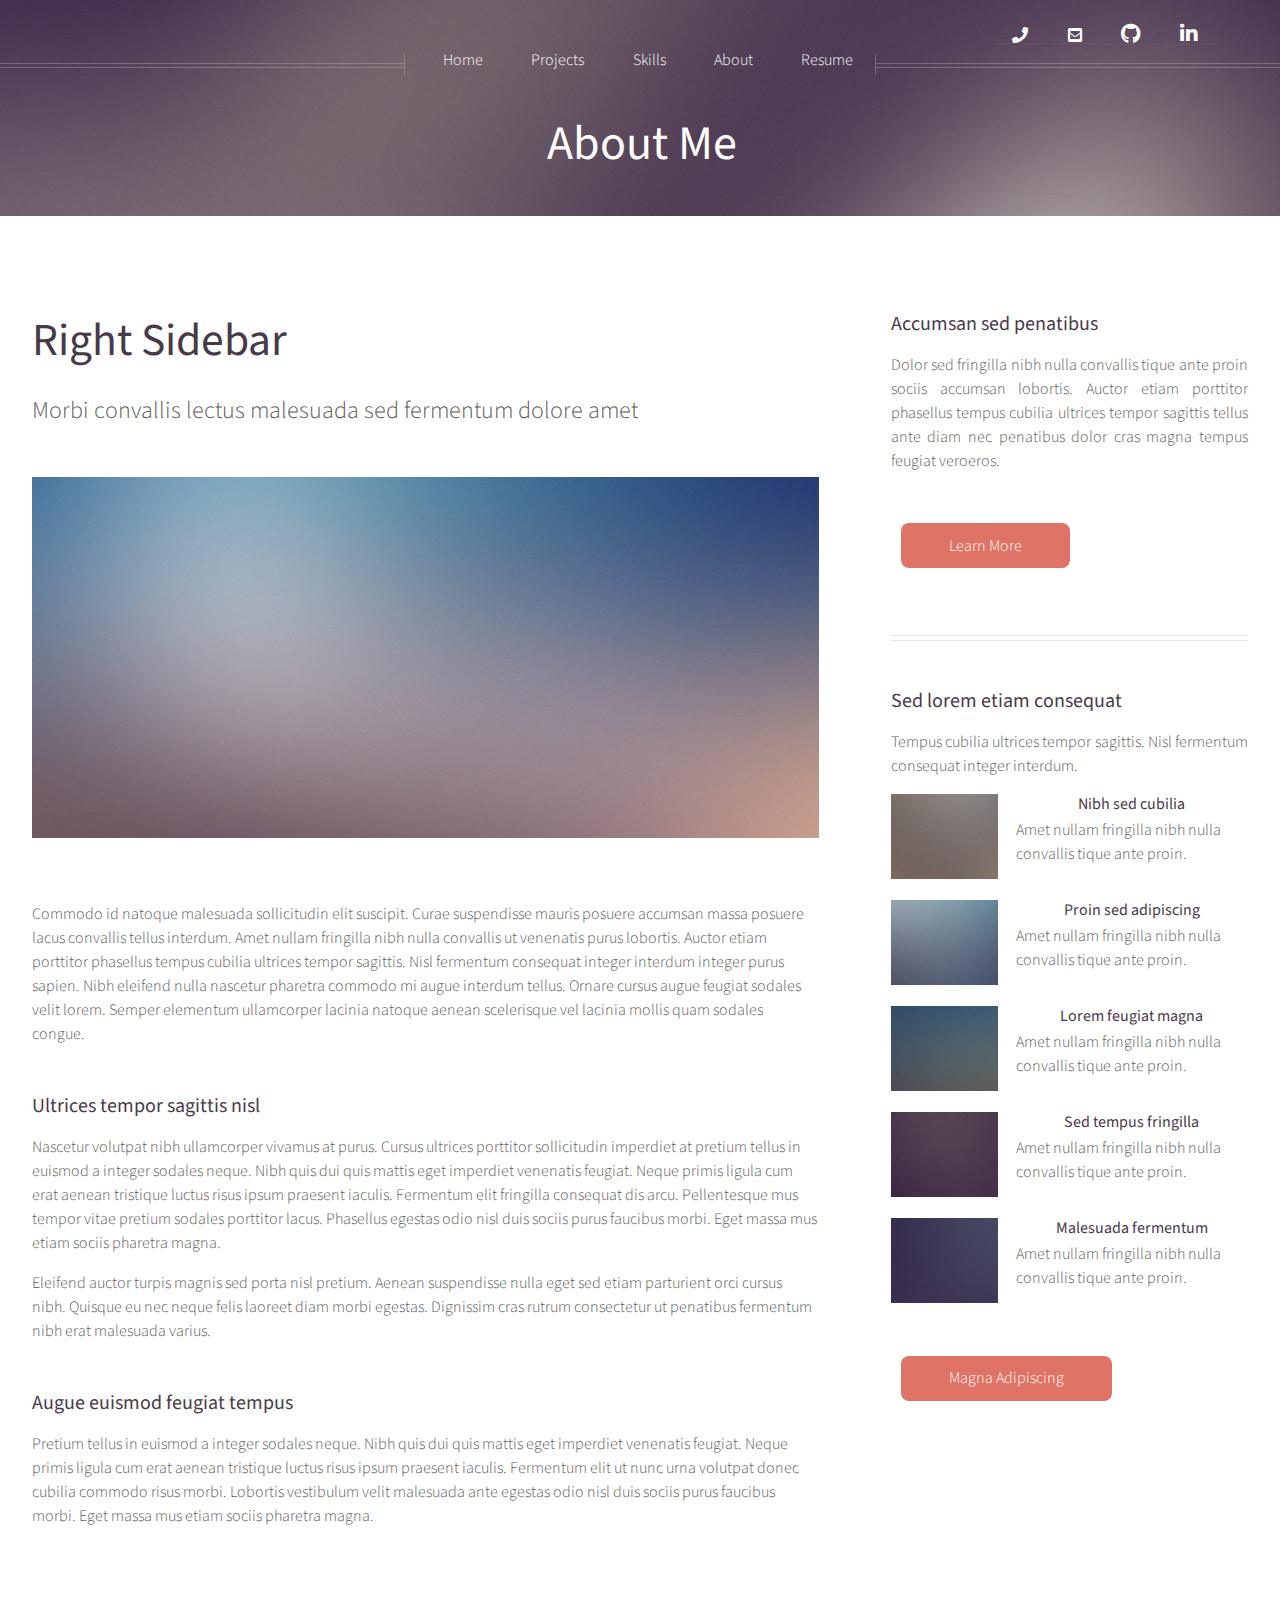
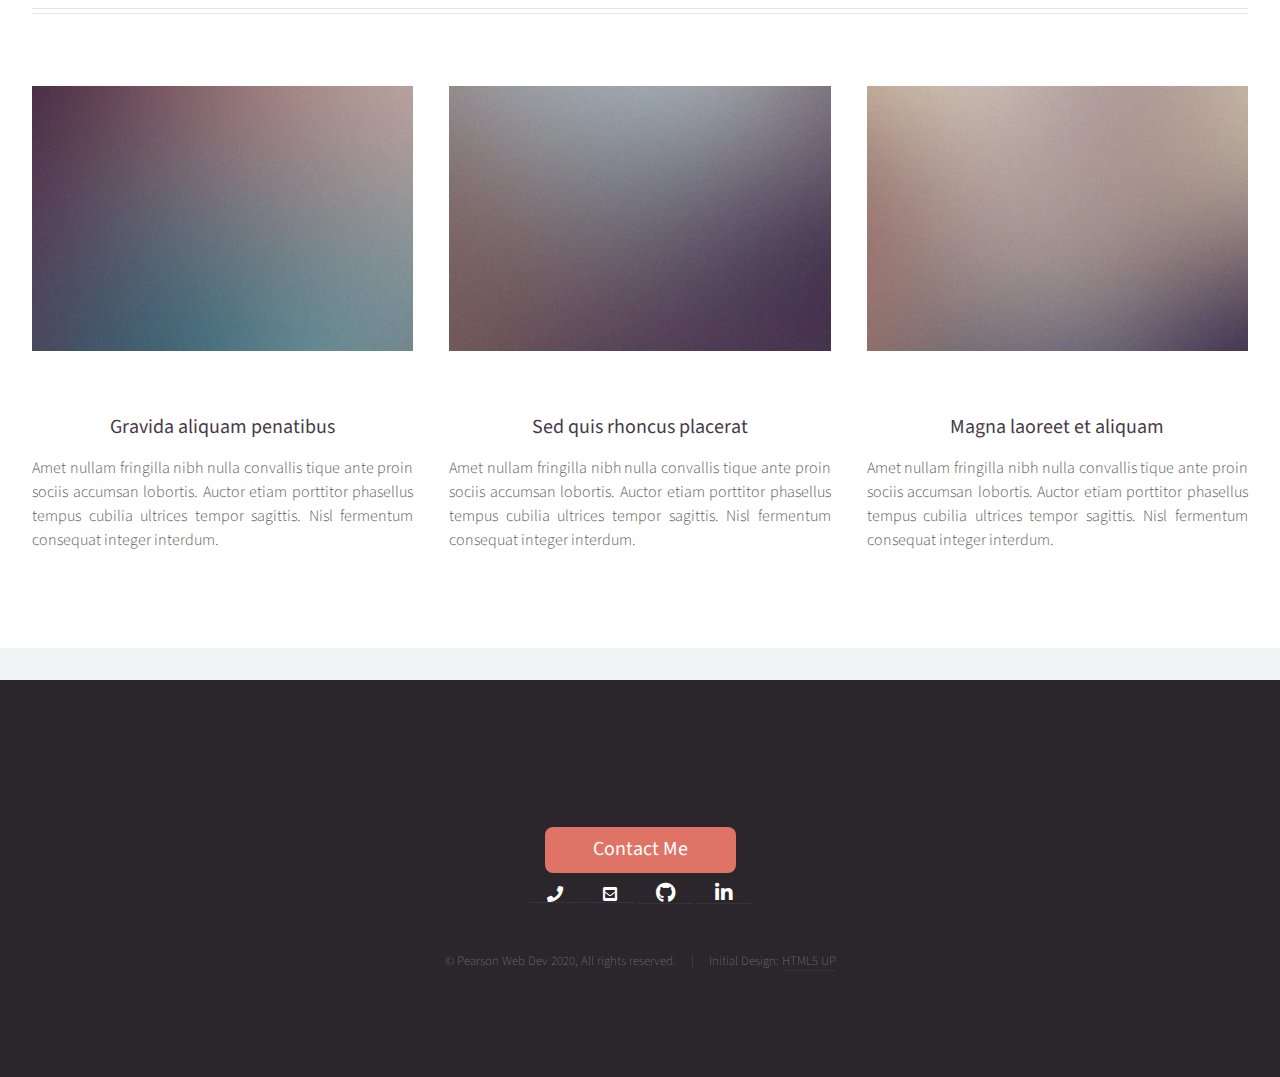
==== about.html @ 35cfd5a2 "resume page complete" ====
<!DOCTYPE HTML>
<!--
	Helios by HTML5 UP
	html5up.net | @ajlkn
	Free for personal and commercial use under the CCA 3.0 license (html5up.net/license)
-->
<html>
	<head>
		<title>Right Sidebar - Helios by HTML5 UP</title>
		<meta charset="utf-8" />
		<meta name="viewport" content="width=device-width, initial-scale=1, user-scalable=no" />
		<link rel="stylesheet" href="assets/css/main.css" />
		<noscript><link rel="stylesheet" href="assets/css/noscript.css" /></noscript>
	</head>
	<body class="right-sidebar is-preload">
		<div class="contact-form" id="contact-form">
			<form
			action="https://formspree.io/mbjzojdd"
			method="POST">
				<label>
					Your Contact Information:
					<input type="text" name="_replyto">
				</label>
				<label>
					Message:
					<textarea name="message"></textarea>
				</label>
				<div class="form-buttons">
					<div>
						<button id='sendContactForm' type="submit">Send</button>
					</div>
					<div>
						<button id='closeForm' type="button" onclick="closeContactForm()" type="submit">Close</button>
					</div>
				</div>
				
			</form>
		</div>
		<div id="page-wrapper">

			<!-- Header -->
				<div id="header">

					<!-- Inner -->
						<div class="inner">
							<header>
								<h1><a href="index.html" id="logo">About Me</a></h1>
							</header>
						</div>

					<!-- Nav -->
						<nav id="nav">
							<div class="nav-contacts">
								<a class="fas fa-phone" id="phoneIcon"> <span id="phoneNumber">208-284-2019</span></a>
								<a class="fas fa-envelope-square" id="emailIcon" onclick="openContactForm()" > <span id="emailAddy">sawyer.pearson208@gmail.com</span></a>	
								<a href="https://github.com/stackpearson" class="fas icon brands fa-github"></a>
								<a href="https://www.linkedin.com/in/sawyer-pearson/" class="fas icon brands fa-linkedin-in"></a>					
							</div>
							<ul>
								<li><a href="index.html">Home</a></li>
								<li>
									<a id="projectButton" onclick='jumpHomeToProjects()'>Projects</a>
								</li>
								<li><a href="skills.html">Skills</a></li>
								<li><a href="about.html">About</a></li>
								<li>
									<a href="./resume.html">Resume</a>
									<ul>
										<li><a href="assets/Downloadable/sawyer_pearson_web_developer_resume.pdf" download='sawyer_pearson_web_developer_resume'>Download</a></li>
										<li><a href="./resume.html">View in browser</a></li>
									</ul>
								</li>
								
							</ul>
						</nav>

				</div>

			<!-- Main -->
				<div class="wrapper style1">

					<div class="container">
						<div class="row gtr-200">
							<div class="col-8 col-12-mobile" id="content">
								<article id="main">
									<header>
										<h2><a href="#">Right Sidebar</a></h2>
										<p>
											Morbi convallis lectus malesuada sed fermentum dolore amet
										</p>
									</header>
									<a href="#" class="image featured"><img src="images/pic06.jpg" alt="" /></a>
									<p>
										Commodo id natoque malesuada sollicitudin elit suscipit. Curae suspendisse mauris posuere accumsan massa
										posuere lacus convallis tellus interdum. Amet nullam fringilla nibh nulla convallis ut venenatis purus
										lobortis. Auctor etiam porttitor phasellus tempus cubilia ultrices tempor sagittis. Nisl fermentum
										consequat integer interdum integer purus sapien. Nibh eleifend nulla nascetur pharetra commodo mi augue
										interdum tellus. Ornare cursus augue feugiat sodales velit lorem. Semper elementum ullamcorper lacinia
										natoque aenean scelerisque vel lacinia mollis quam sodales congue.
									</p>
									<section>
										<header>
											<h3>Ultrices tempor sagittis nisl</h3>
										</header>
										<p>
											Nascetur volutpat nibh ullamcorper vivamus at purus. Cursus ultrices porttitor sollicitudin imperdiet
											at pretium tellus in euismod a integer sodales neque. Nibh quis dui quis mattis eget imperdiet venenatis
											feugiat. Neque primis ligula cum erat aenean tristique luctus risus ipsum praesent iaculis. Fermentum elit
											fringilla consequat dis arcu. Pellentesque mus tempor vitae pretium sodales porttitor lacus. Phasellus
											egestas odio nisl duis sociis purus faucibus morbi. Eget massa mus etiam sociis pharetra magna.
										</p>
										<p>
											Eleifend auctor turpis magnis sed porta nisl pretium. Aenean suspendisse nulla eget sed etiam parturient
											orci cursus nibh. Quisque eu nec neque felis laoreet diam morbi egestas. Dignissim cras rutrum consectetur
											ut penatibus fermentum nibh erat malesuada varius.
										</p>
									</section>
									<section>
										<header>
											<h3>Augue euismod feugiat tempus</h3>
										</header>
										<p>
											Pretium tellus in euismod a integer sodales neque. Nibh quis dui quis mattis eget imperdiet venenatis
											feugiat. Neque primis ligula cum erat aenean tristique luctus risus ipsum praesent iaculis. Fermentum elit
											ut nunc urna volutpat donec cubilia commodo risus morbi. Lobortis vestibulum velit malesuada ante
											egestas odio nisl duis sociis purus faucibus morbi. Eget massa mus etiam sociis pharetra magna.
										</p>
									</section>
								</article>
							</div>
							<div class="col-4 col-12-mobile" id="sidebar">
								<hr class="first" />
								<section>
									<header>
										<h3><a href="#">Accumsan sed penatibus</a></h3>
									</header>
									<p>
										Dolor sed fringilla nibh nulla convallis tique ante proin sociis accumsan lobortis. Auctor etiam
										porttitor phasellus tempus cubilia ultrices tempor sagittis  tellus ante diam nec penatibus dolor cras
										magna tempus feugiat veroeros.
									</p>
									<footer>
										<a href="#" class="button">Learn More</a>
									</footer>
								</section>
								<hr />
								<section>
									<header>
										<h3><a href="#">Sed lorem etiam consequat</a></h3>
									</header>
									<p>
										Tempus cubilia ultrices tempor sagittis. Nisl fermentum consequat integer interdum.
									</p>
									<div class="row gtr-50">
										<div class="col-4">
											<a href="#" class="image fit"><img src="images/pic10.jpg" alt="" /></a>
										</div>
										<div class="col-8">
											<h4>Nibh sed cubilia</h4>
											<p>
												Amet nullam fringilla nibh nulla convallis tique ante proin.
											</p>
										</div>
										<div class="col-4">
											<a href="#" class="image fit"><img src="images/pic11.jpg" alt="" /></a>
										</div>
										<div class="col-8">
											<h4>Proin sed adipiscing</h4>
											<p>
												Amet nullam fringilla nibh nulla convallis tique ante proin.
											</p>
										</div>
										<div class="col-4">
											<a href="#" class="image fit"><img src="images/pic12.jpg" alt="" /></a>
										</div>
										<div class="col-8">
											<h4>Lorem feugiat magna</h4>
											<p>
												Amet nullam fringilla nibh nulla convallis tique ante proin.
											</p>
										</div>
										<div class="col-4">
											<a href="#" class="image fit"><img src="images/pic13.jpg" alt="" /></a>
										</div>
										<div class="col-8">
											<h4>Sed tempus fringilla</h4>
											<p>
												Amet nullam fringilla nibh nulla convallis tique ante proin.
											</p>
										</div>
										<div class="col-4">
											<a href="#" class="image fit"><img src="images/pic14.jpg" alt="" /></a>
										</div>
										<div class="col-8">
											<h4>Malesuada fermentum</h4>
											<p>
												Amet nullam fringilla nibh nulla convallis tique ante proin.
											</p>
										</div>
									</div>
									<footer>
										<a href="#" class="button">Magna Adipiscing</a>
									</footer>
								</section>
							</div>
						</div>
						<hr />
						<div class="row">
							<article class="col-4 col-12-mobile special">
								<a href="#" class="image featured"><img src="images/pic07.jpg" alt="" /></a>
								<header>
									<h3><a href="#">Gravida aliquam penatibus</a></h3>
								</header>
								<p>
									Amet nullam fringilla nibh nulla convallis tique ante proin sociis accumsan lobortis. Auctor etiam
									porttitor phasellus tempus cubilia ultrices tempor sagittis. Nisl fermentum consequat integer interdum.
								</p>
							</article>
							<article class="col-4 col-12-mobile special">
								<a href="#" class="image featured"><img src="images/pic08.jpg" alt="" /></a>
								<header>
									<h3><a href="#">Sed quis rhoncus placerat</a></h3>
								</header>
								<p>
									Amet nullam fringilla nibh nulla convallis tique ante proin sociis accumsan lobortis. Auctor etiam
									porttitor phasellus tempus cubilia ultrices tempor sagittis. Nisl fermentum consequat integer interdum.
								</p>
							</article>
							<article class="col-4 col-12-mobile special">
								<a href="#" class="image featured"><img src="images/pic09.jpg" alt="" /></a>
								<header>
									<h3><a href="#">Magna laoreet et aliquam</a></h3>
								</header>
								<p>
									Amet nullam fringilla nibh nulla convallis tique ante proin sociis accumsan lobortis. Auctor etiam
									porttitor phasellus tempus cubilia ultrices tempor sagittis. Nisl fermentum consequat integer interdum.
								</p>
							</article>
						</div>
					</div>

				</div>

			<!-- Footer -->
			<div id="footer">
				<div class="container">
					
					<div class="row">
						<div class="col-12">

							<!-- Contact -->
							<section class="contact">
								<footer>
									<a href="#" id="contactMe" onclick="openContactForm()" class="button"><h3>Contact Me</h3></a>
								</footer>
								<div class="nav-contacts-bot">
									<a class="fas fa-phone" id="phoneIcon2"> <span id="phoneNumber2">208-284-2019</span></a>
									<a class="fas fa-envelope-square" id="emailIcon2"> <span id="emailAddy2">sawyer.pearson208@gmail.com</span></a>	
									<a href="https://github.com/stackpearson" class="fas icon brands fa-github"></a>
									<a href="https://www.linkedin.com/in/sawyer-pearson/" class="fas icon brands fa-linkedin-in"></a>					
								</div>
							</section>

							<!-- Copyright -->
								<div class="copyright">
									<ul class="menu">
										<li>&copy; Pearson Web Dev 2020, All rights reserved.</li><li>Initial Design: <a href="http://html5up.net">HTML5 UP</a></li>
									</ul>
								</div>

						</div>

					</div>
				</div>
			</div>

		</div>

		<!-- Scripts -->
			<script src="assets/js/jquery.min.js"></script>
			<script src="assets/js/jquery.dropotron.min.js"></script>
			<script src="assets/js/jquery.scrolly.min.js"></script>
			<script src="assets/js/jquery.scrollex.min.js"></script>
			<script src="assets/js/browser.min.js"></script>
			<script src="assets/js/breakpoints.min.js"></script>
			<script src="assets/js/util.js"></script>
			<script src="assets/js/main.js"></script>
			<script src="assets//js/custom-functionality.js"></script>

	</body>
</html>
---- assets/css/main.css ----
@import url("https://fonts.googleapis.com/css?family=Source+Sans+Pro:300,300italic,400,400italic,600");
@import url("fontawesome-all.min.css");

/*
	Helios by HTML5 UP
	html5up.net | @ajlkn
	Free for personal and commercial use under the CCA 3.0 license (html5up.net/license)
*/

html, body, div, span, applet, object,
iframe, h1, h2, h3, h4, h5, h6, p, blockquote,
pre, a, abbr, acronym, address, big, cite,
code, del, dfn, em, img, ins, kbd, q, s, samp,
small, strike, strong, sub, sup, tt, var, b,
u, i, center, dl, dt, dd, ol, ul, li, fieldset,
form, label, legend, table, caption, tbody,
tfoot, thead, tr, th, td, article, aside,
canvas, details, embed, figure, figcaption,
footer, header, hgroup, menu, nav, output, ruby,
section, summary, time, mark, audio, video {
	margin: 0;
	padding: 0;
	border: 0;
	font-size: 100%;
	font: inherit;
	vertical-align: baseline;}

article, aside, details, figcaption, figure,
footer, header, hgroup, menu, nav, section {
	display: block;}

body {
	line-height: 1;
}

ol, ul {
	list-style: none;
}

blockquote, q {
	quotes: none;
}

	blockquote:before, blockquote:after, q:before, q:after {
		content: '';
		content: none;
	}

table {
	border-collapse: collapse;
	border-spacing: 0;
}

body {
	-webkit-text-size-adjust: none;
}

mark {
	background-color: transparent;
	color: inherit;
}

input::-moz-focus-inner {
	border: 0;
	padding: 0;
}

input, select, textarea {
	-moz-appearance: none;
	-webkit-appearance: none;
	-ms-appearance: none;
	appearance: none;
}

/* Basic */

	html {
		box-sizing: border-box;
	}

	*, *:before, *:after {
		box-sizing: inherit;
	}

	body {
		background: #f0f4f4;
		color: #5b5b5b;
		font-size: 15pt;
		line-height: 1.85em;
		font-family: 'Source Sans Pro', sans-serif;
		font-weight: 300;
	}

		body.is-preload *, body.is-preload *:before, body.is-preload *:after {
			-moz-animation: none !important;
			-webkit-animation: none !important;
			-ms-animation: none !important;
			animation: none !important;
			-moz-transition: none !important;
			-webkit-transition: none !important;
			-ms-transition: none !important;
			transition: none !important;
		}

	input, textarea, select {
		font-size: 15pt;
		line-height: 1.85em;
		font-family: 'Source Sans Pro', sans-serif;
		font-weight: 300;
	}

	h1, h2, h3, h4, h5, h6 {
		font-weight: 400;
		color: #483949;
		line-height: 1.25em;
	}

	h1 a, h2 a, h3 a, h4 a, h5 a, h6 a {
		color: inherit;
		text-decoration: none;
		border-bottom-color: transparent;
	}

	h1 strong, h2 strong, h3 strong, h4 strong, h5 strong, h6 strong {
		font-weight: 600;
	}

	h2 {
		font-size: 2.85em;
	}

	h3 {
		font-size: 1.25em;
	}

	h4 {
		font-size: 1em;
		margin: 0 0 0.25em 0;
	}

	strong, b {
		font-weight: 400;
		color: #483949;
	}

	em, i {
		font-style: italic;
	}

	a {
		color: inherit;
		border-bottom: solid 1px rgba(128, 128, 128, 0.15);
		text-decoration: none;
		-moz-transition: background-color 0.35s ease-in-out, color 0.35s ease-in-out, border-bottom-color 0.35s ease-in-out;
		-webkit-transition: background-color 0.35s ease-in-out, color 0.35s ease-in-out, border-bottom-color 0.35s ease-in-out;
		-ms-transition: background-color 0.35s ease-in-out, color 0.35s ease-in-out, border-bottom-color 0.35s ease-in-out;
		transition: background-color 0.35s ease-in-out, color 0.35s ease-in-out, border-bottom-color 0.35s ease-in-out;
	}

		a:hover {
			color: #ef8376;
			border-bottom-color: transparent;
		}

	sub {
		position: relative;
		top: 0.5em;
		font-size: 0.8em;
	}

	sup {
		position: relative;
		top: -0.5em;
		font-size: 0.8em;
	}

	blockquote {
		border-left: solid 0.5em #ddd;
		padding: 1em 0 1em 2em;
		font-style: italic;
	}

	p, ul, ol, dl, table {
		margin-bottom: 1em;
	}

	p {
		text-align: justify;
	}

	br.clear {
		clear: both;
	}

	hr {
		position: relative;
		display: block;
		border: 0;
		top: 4.5em;
		margin-bottom: 9em;
		height: 6px;
		border-top: solid 1px rgba(128, 128, 128, 0.2);
		border-bottom: solid 1px rgba(128, 128, 128, 0.2);
	}

		hr:before, hr:after {
			content: '';
			position: absolute;
			top: -8px;
			display: block;
			width: 1px;
			height: 21px;
			background: rgba(128, 128, 128, 0.2);
		}

		hr:before {
			left: -1px;
		}

		hr:after {
			right: -1px;
		}

	.timestamp {
		color: rgba(128, 128, 128, 0.75);
		font-size: 0.8em;
	}

	.form-buttons {
		display:flex;
		justify-content: center;
	}



/* Container */

	.container {
		margin: 0 auto;
		max-width: 100%;
		width: 1400px;
	}

		@media screen and (max-width: 1680px) {

			.container {
				width: 1200px;
			}

		}

		@media screen and (max-width: 1280px) {

			.container {
				width: 100%;
			}

		}

		@media screen and (max-width: 960px) {

			.container {
				width: 100%;
			}

		}

		@media screen and (max-width: 840px) {

			.container {
				width: 100%;
			}

		}

		@media screen and (max-width: 736px) {

			.container {
				width: 100%;
			}

		}

/* Row */

	.row {
		display: flex;
		flex-wrap: wrap;
		box-sizing: border-box;
		align-items: stretch;
	}

		.row > * {
			box-sizing: border-box;
		}

		.row.gtr-uniform > * > :last-child {
			margin-bottom: 0;
		}

		.row.aln-left {
			justify-content: flex-start;
		}

		.row.aln-center {
			justify-content: center;
		}

		.row.aln-right {
			justify-content: flex-end;
		}

		.row.aln-top {
			align-items: flex-start;
		}

		.row.aln-middle {
			align-items: center;
		}

		.row.aln-bottom {
			align-items: flex-end;
		}

		.row > .imp {
			order: -1;
		}

		.row > .col-1 {
			width: 8.33333%;
		}

		.row > .off-1 {
			margin-left: 8.33333%;
		}

		.row > .col-2 {
			width: 16.66667%;
		}

		.row > .off-2 {
			margin-left: 16.66667%;
		}

		.row > .col-3 {
			width: 25%;
		}

		.row > .off-3 {
			margin-left: 25%;
		}

		.row > .col-4 {
			width: 33.33333%;
		}

		.row > .off-4 {
			margin-left: 33.33333%;
		}

		.row > .col-5 {
			width: 41.66667%;
		}

		.row > .off-5 {
			margin-left: 41.66667%;
		}

		.row > .col-6 {
			width: 50%;
		}

		.row > .off-6 {
			margin-left: 50%;
		}

		.row > .col-7 {
			width: 58.33333%;
		}

		.row > .off-7 {
			margin-left: 58.33333%;
		}

		.row > .col-8 {
			width: 66.66667%;
		}

		.col-8 p {
			text-align: left;
		}

		.col-8 h4 {
			text-align: center; 
		}

		.row > .off-8 {
			margin-left: 66.66667%;
		}

		.row > .col-9 {
			width: 75%;
		}

		.row > .off-9 {
			margin-left: 75%;
		}

		.row > .col-10 {
			width: 83.33333%;
		}

		.row > .off-10 {
			margin-left: 83.33333%;
		}

		.row > .col-11 {
			width: 91.66667%;
		}

		.row > .off-11 {
			margin-left: 91.66667%;
		}

		.row > .col-12 {
			width: 100%;
		}

		.row > .off-12 {
			margin-left: 100%;
		}

		.row.gtr-0 {
			margin-top: 0px;
			margin-left: 0px;
		}

			.row.gtr-0 > * {
				padding: 0px 0 0 0px;
			}

			.row.gtr-0.gtr-uniform {
				margin-top: 0px;
			}

				.row.gtr-0.gtr-uniform > * {
					padding-top: 0px;
				}

		.row.gtr-25 {
			margin-top: -10px;
			margin-left: -10px;
		}

			.row.gtr-25 > * {
				padding: 10px 0 0 10px;
			}

			.row.gtr-25.gtr-uniform {
				margin-top: -10px;
			}

				.row.gtr-25.gtr-uniform > * {
					padding-top: 10px;
				}

		.row.gtr-50 {
			margin-top: -20px;
			margin-left: -20px;
		}

			.row.gtr-50 > * {
				padding: 20px 0 0 20px;
			}

			.row.gtr-50.gtr-uniform {
				margin-top: -20px;
			}

				.row.gtr-50.gtr-uniform > * {
					padding-top: 20px;
				}

		.row {
			margin-top: -40px;
			margin-left: -40px;
		}

			.row > * {
				padding: 40px 0 0 40px;
			}

			.row.gtr-uniform {
				margin-top: -40px;
			}

				.row.gtr-uniform > * {
					padding-top: 40px;
				}

		.row.gtr-150 {
			margin-top: -60px;
			margin-left: -60px;
		}

			.row.gtr-150 > * {
				padding: 60px 0 0 60px;
			}

			.row.gtr-150.gtr-uniform {
				margin-top: -60px;
			}

				.row.gtr-150.gtr-uniform > * {
					padding-top: 60px;
				}

		.row.gtr-200 {
			margin-top: -80px;
			margin-left: -80px;
		}

			.row.gtr-200 > * {
				padding: 80px 0 0 80px;
			}

			.row.gtr-200.gtr-uniform {
				margin-top: -80px;
			}

				.row.gtr-200.gtr-uniform > * {
					padding-top: 80px;
				}

		@media screen and (max-width: 1680px) {

			.row {
				display: flex;
				flex-wrap: wrap;
				box-sizing: border-box;
				align-items: stretch;
			}

				.row > * {
					box-sizing: border-box;
				}

				.row.gtr-uniform > * > :last-child {
					margin-bottom: 0;
				}

				.row.aln-left {
					justify-content: flex-start;
				}

				.row.aln-center {
					justify-content: center;
				}

				.row.aln-right {
					justify-content: flex-end;
				}

				.row.aln-top {
					align-items: flex-start;
				}

				.row.aln-middle {
					align-items: center;
				}

				.row.aln-bottom {
					align-items: flex-end;
				}

				.row > .imp-wide {
					order: -1;
				}

				.row > .col-1-wide {
					width: 8.33333%;
				}

				.row > .off-1-wide {
					margin-left: 8.33333%;
				}

				.row > .col-2-wide {
					width: 16.66667%;
				}

				.row > .off-2-wide {
					margin-left: 16.66667%;
				}

				.row > .col-3-wide {
					width: 25%;
				}

				.row > .off-3-wide {
					margin-left: 25%;
				}

				.row > .col-4-wide {
					width: 33.33333%;
				}

				.row > .off-4-wide {
					margin-left: 33.33333%;
				}

				.row > .col-5-wide {
					width: 41.66667%;
				}

				.row > .off-5-wide {
					margin-left: 41.66667%;
				}

				.row > .col-6-wide {
					width: 50%;
				}

				.row > .off-6-wide {
					margin-left: 50%;
				}

				.row > .col-7-wide {
					width: 58.33333%;
				}

				.row > .off-7-wide {
					margin-left: 58.33333%;
				}

				.row > .col-8-wide {
					width: 66.66667%;
				}

				.row > .off-8-wide {
					margin-left: 66.66667%;
				}

				.row > .col-9-wide {
					width: 75%;
				}

				.row > .off-9-wide {
					margin-left: 75%;
				}

				.row > .col-10-wide {
					width: 83.33333%;
				}

				.row > .off-10-wide {
					margin-left: 83.33333%;
				}

				.row > .col-11-wide {
					width: 91.66667%;
				}

				.row > .off-11-wide {
					margin-left: 91.66667%;
				}

				.row > .col-12-wide {
					width: 100%;
				}

				.row > .off-12-wide {
					margin-left: 100%;
				}

				.row.gtr-0 {
					margin-top: 0px;
					margin-left: 0px;
				}

					.row.gtr-0 > * {
						padding: 0px 0 0 0px;
					}

					.row.gtr-0.gtr-uniform {
						margin-top: 0px;
					}

						.row.gtr-0.gtr-uniform > * {
							padding-top: 0px;
						}

				.row.gtr-25 {
					margin-top: -10px;
					margin-left: -10px;
				}

					.row.gtr-25 > * {
						padding: 10px 0 0 10px;
					}

					.row.gtr-25.gtr-uniform {
						margin-top: -10px;
					}

						.row.gtr-25.gtr-uniform > * {
							padding-top: 10px;
						}

				.row.gtr-50 {
					margin-top: -20px;
					margin-left: -20px;
				}

					.row.gtr-50 > * {
						padding: 20px 0 0 20px;
					}

					.row.gtr-50.gtr-uniform {
						margin-top: -20px;
					}

						.row.gtr-50.gtr-uniform > * {
							padding-top: 20px;
						}

				.row {
					margin-top: -40px;
					margin-left: -40px;
				}

					.row > * {
						padding: 40px 0 0 40px;
					}

					.row.gtr-uniform {
						margin-top: -40px;
					}

						.row.gtr-uniform > * {
							padding-top: 40px;
						}

				.row.gtr-150 {
					margin-top: -60px;
					margin-left: -60px;
				}

					.row.gtr-150 > * {
						padding: 60px 0 0 60px;
					}

					.row.gtr-150.gtr-uniform {
						margin-top: -60px;
					}

						.row.gtr-150.gtr-uniform > * {
							padding-top: 60px;
						}

				.row.gtr-200 {
					margin-top: -80px;
					margin-left: -80px;
				}

					.row.gtr-200 > * {
						padding: 80px 0 0 80px;
					}

					.row.gtr-200.gtr-uniform {
						margin-top: -80px;
					}

						.row.gtr-200.gtr-uniform > * {
							padding-top: 80px;
						}

		}

		@media screen and (max-width: 1280px) {

			.row {
				display: flex;
				flex-wrap: wrap;
				box-sizing: border-box;
				align-items: stretch;
			}

				.row > * {
					box-sizing: border-box;
				}

				.row.gtr-uniform > * > :last-child {
					margin-bottom: 0;
				}

				.row.aln-left {
					justify-content: flex-start;
				}

				.row.aln-center {
					justify-content: center;
				}

				.row.aln-right {
					justify-content: flex-end;
				}

				.row.aln-top {
					align-items: flex-start;
				}

				.row.aln-middle {
					align-items: center;
				}

				.row.aln-bottom {
					align-items: flex-end;
				}

				.row > .imp-normal {
					order: -1;
				}

				.row > .col-1-normal {
					width: 8.33333%;
				}

				.row > .off-1-normal {
					margin-left: 8.33333%;
				}

				.row > .col-2-normal {
					width: 16.66667%;
				}

				.row > .off-2-normal {
					margin-left: 16.66667%;
				}

				.row > .col-3-normal {
					width: 25%;
				}

				.row > .off-3-normal {
					margin-left: 25%;
				}

				.row > .col-4-normal {
					width: 33.33333%;
				}

				.row > .off-4-normal {
					margin-left: 33.33333%;
				}

				.row > .col-5-normal {
					width: 41.66667%;
				}

				.row > .off-5-normal {
					margin-left: 41.66667%;
				}

				.row > .col-6-normal {
					width: 50%;
				}

				.row > .off-6-normal {
					margin-left: 50%;
				}

				.row > .col-7-normal {
					width: 58.33333%;
				}

				.row > .off-7-normal {
					margin-left: 58.33333%;
				}

				.row > .col-8-normal {
					width: 66.66667%;
				}

				.row > .off-8-normal {
					margin-left: 66.66667%;
				}

				.row > .col-9-normal {
					width: 75%;
				}

				.row > .off-9-normal {
					margin-left: 75%;
				}

				.row > .col-10-normal {
					width: 83.33333%;
				}

				.row > .off-10-normal {
					margin-left: 83.33333%;
				}

				.row > .col-11-normal {
					width: 91.66667%;
				}

				.row > .off-11-normal {
					margin-left: 91.66667%;
				}

				.row > .col-12-normal {
					width: 100%;
				}

				.row > .off-12-normal {
					margin-left: 100%;
				}

				.row.gtr-0 {
					margin-top: 0px;
					margin-left: 0px;
				}

					.row.gtr-0 > * {
						padding: 0px 0 0 0px;
					}

					.row.gtr-0.gtr-uniform {
						margin-top: 0px;
					}

						.row.gtr-0.gtr-uniform > * {
							padding-top: 0px;
						}

				.row.gtr-25 {
					margin-top: -9px;
					margin-left: -9px;
				}

					.row.gtr-25 > * {
						padding: 9px 0 0 9px;
					}

					.row.gtr-25.gtr-uniform {
						margin-top: -9px;
					}

						.row.gtr-25.gtr-uniform > * {
							padding-top: 9px;
						}

				.row.gtr-50 {
					margin-top: -18px;
					margin-left: -18px;
				}

					.row.gtr-50 > * {
						padding: 18px 0 0 18px;
					}

					.row.gtr-50.gtr-uniform {
						margin-top: -18px;
					}

						.row.gtr-50.gtr-uniform > * {
							padding-top: 18px;
						}

				.row {
					margin-top: -36px;
					margin-left: -36px;
				}

					.row > * {
						padding: 36px 0 0 36px;
					}

					.row.gtr-uniform {
						margin-top: -36px;
					}

						.row.gtr-uniform > * {
							padding-top: 36px;
						}

				.row.gtr-150 {
					margin-top: -54px;
					margin-left: -54px;
				}

					.row.gtr-150 > * {
						padding: 54px 0 0 54px;
					}

					.row.gtr-150.gtr-uniform {
						margin-top: -54px;
					}

						.row.gtr-150.gtr-uniform > * {
							padding-top: 54px;
						}

				.row.gtr-200 {
					margin-top: -72px;
					margin-left: -72px;
				}

					.row.gtr-200 > * {
						padding: 72px 0 0 72px;
					}

					.row.gtr-200.gtr-uniform {
						margin-top: -72px;
					}

						.row.gtr-200.gtr-uniform > * {
							padding-top: 72px;
						}

		}

		@media screen and (max-width: 960px) {

			.row {
				display: flex;
				flex-wrap: wrap;
				box-sizing: border-box;
				align-items: stretch;
			}

				.row > * {
					box-sizing: border-box;
				}

				.row.gtr-uniform > * > :last-child {
					margin-bottom: 0;
				}

				.row.aln-left {
					justify-content: flex-start;
				}

				.row.aln-center {
					justify-content: center;
				}

				.row.aln-right {
					justify-content: flex-end;
				}

				.row.aln-top {
					align-items: flex-start;
				}

				.row.aln-middle {
					align-items: center;
				}

				.row.aln-bottom {
					align-items: flex-end;
				}

				.row > .imp-narrow {
					order: -1;
				}

				.row > .col-1-narrow {
					width: 8.33333%;
				}

				.row > .off-1-narrow {
					margin-left: 8.33333%;
				}

				.row > .col-2-narrow {
					width: 16.66667%;
				}

				.row > .off-2-narrow {
					margin-left: 16.66667%;
				}

				.row > .col-3-narrow {
					width: 25%;
				}

				.row > .off-3-narrow {
					margin-left: 25%;
				}

				.row > .col-4-narrow {
					width: 33.33333%;
				}

				.row > .off-4-narrow {
					margin-left: 33.33333%;
				}

				.row > .col-5-narrow {
					width: 41.66667%;
				}

				.row > .off-5-narrow {
					margin-left: 41.66667%;
				}

				.row > .col-6-narrow {
					width: 50%;
				}

				.row > .off-6-narrow {
					margin-left: 50%;
				}

				.row > .col-7-narrow {
					width: 58.33333%;
				}

				.row > .off-7-narrow {
					margin-left: 58.33333%;
				}

				.row > .col-8-narrow {
					width: 66.66667%;
				}

				.row > .off-8-narrow {
					margin-left: 66.66667%;
				}

				.row > .col-9-narrow {
					width: 75%;
				}

				.row > .off-9-narrow {
					margin-left: 75%;
				}

				.row > .col-10-narrow {
					width: 83.33333%;
				}

				.row > .off-10-narrow {
					margin-left: 83.33333%;
				}

				.row > .col-11-narrow {
					width: 91.66667%;
				}

				.row > .off-11-narrow {
					margin-left: 91.66667%;
				}

				.row > .col-12-narrow {
					width: 100%;
				}

				.row > .off-12-narrow {
					margin-left: 100%;
				}

				.row.gtr-0 {
					margin-top: 0px;
					margin-left: 0px;
				}

					.row.gtr-0 > * {
						padding: 0px 0 0 0px;
					}

					.row.gtr-0.gtr-uniform {
						margin-top: 0px;
					}

						.row.gtr-0.gtr-uniform > * {
							padding-top: 0px;
						}

				.row.gtr-25 {
					margin-top: -8px;
					margin-left: -8px;
				}

					.row.gtr-25 > * {
						padding: 8px 0 0 8px;
					}

					.row.gtr-25.gtr-uniform {
						margin-top: -8px;
					}

						.row.gtr-25.gtr-uniform > * {
							padding-top: 8px;
						}

				.row.gtr-50 {
					margin-top: -16px;
					margin-left: -16px;
				}

					.row.gtr-50 > * {
						padding: 16px 0 0 16px;
					}

					.row.gtr-50.gtr-uniform {
						margin-top: -16px;
					}

						.row.gtr-50.gtr-uniform > * {
							padding-top: 16px;
						}

				.row {
					margin-top: -32px;
					margin-left: -32px;
				}

					.row > * {
						padding: 32px 0 0 32px;
					}

					.row.gtr-uniform {
						margin-top: -32px;
					}

						.row.gtr-uniform > * {
							padding-top: 32px;
						}

				.row.gtr-150 {
					margin-top: -48px;
					margin-left: -48px;
				}

					.row.gtr-150 > * {
						padding: 48px 0 0 48px;
					}

					.row.gtr-150.gtr-uniform {
						margin-top: -48px;
					}

						.row.gtr-150.gtr-uniform > * {
							padding-top: 48px;
						}

				.row.gtr-200 {
					margin-top: -64px;
					margin-left: -64px;
				}

					.row.gtr-200 > * {
						padding: 64px 0 0 64px;
					}

					.row.gtr-200.gtr-uniform {
						margin-top: -64px;
					}

						.row.gtr-200.gtr-uniform > * {
							padding-top: 64px;
						}

		}

		@media screen and (max-width: 840px) {

			.row {
				display: flex;
				flex-wrap: wrap;
				box-sizing: border-box;
				align-items: stretch;
			}

				.row > * {
					box-sizing: border-box;
				}

				.row.gtr-uniform > * > :last-child {
					margin-bottom: 0;
				}

				.row.aln-left {
					justify-content: flex-start;
				}

				.row.aln-center {
					justify-content: center;
				}

				.row.aln-right {
					justify-content: flex-end;
				}

				.row.aln-top {
					align-items: flex-start;
				}

				.row.aln-middle {
					align-items: center;
				}

				.row.aln-bottom {
					align-items: flex-end;
				}

				.row > .imp-narrower {
					order: -1;
				}

				.row > .col-1-narrower {
					width: 8.33333%;
				}

				.row > .off-1-narrower {
					margin-left: 8.33333%;
				}

				.row > .col-2-narrower {
					width: 16.66667%;
				}

				.row > .off-2-narrower {
					margin-left: 16.66667%;
				}

				.row > .col-3-narrower {
					width: 25%;
				}

				.row > .off-3-narrower {
					margin-left: 25%;
				}

				.row > .col-4-narrower {
					width: 33.33333%;
				}

				.row > .off-4-narrower {
					margin-left: 33.33333%;
				}

				.row > .col-5-narrower {
					width: 41.66667%;
				}

				.row > .off-5-narrower {
					margin-left: 41.66667%;
				}

				.row > .col-6-narrower {
					width: 50%;
				}

				.row > .off-6-narrower {
					margin-left: 50%;
				}

				.row > .col-7-narrower {
					width: 58.33333%;
				}

				.row > .off-7-narrower {
					margin-left: 58.33333%;
				}

				.row > .col-8-narrower {
					width: 66.66667%;
				}

				.row > .off-8-narrower {
					margin-left: 66.66667%;
				}

				.row > .col-9-narrower {
					width: 75%;
				}

				.row > .off-9-narrower {
					margin-left: 75%;
				}

				.row > .col-10-narrower {
					width: 83.33333%;
				}

				.row > .off-10-narrower {
					margin-left: 83.33333%;
				}

				.row > .col-11-narrower {
					width: 91.66667%;
				}

				.row > .off-11-narrower {
					margin-left: 91.66667%;
				}

				.row > .col-12-narrower {
					width: 100%;
				}

				.row > .off-12-narrower {
					margin-left: 100%;
				}

				.row.gtr-0 {
					margin-top: 0px;
					margin-left: 0px;
				}

					.row.gtr-0 > * {
						padding: 0px 0 0 0px;
					}

					.row.gtr-0.gtr-uniform {
						margin-top: 0px;
					}

						.row.gtr-0.gtr-uniform > * {
							padding-top: 0px;
						}

				.row.gtr-25 {
					margin-top: -8px;
					margin-left: -8px;
				}

					.row.gtr-25 > * {
						padding: 8px 0 0 8px;
					}

					.row.gtr-25.gtr-uniform {
						margin-top: -8px;
					}

						.row.gtr-25.gtr-uniform > * {
							padding-top: 8px;
						}

				.row.gtr-50 {
					margin-top: -16px;
					margin-left: -16px;
				}

					.row.gtr-50 > * {
						padding: 16px 0 0 16px;
					}

					.row.gtr-50.gtr-uniform {
						margin-top: -16px;
					}

						.row.gtr-50.gtr-uniform > * {
							padding-top: 16px;
						}

				.row {
					margin-top: -32px;
					margin-left: -32px;
				}

					.row > * {
						padding: 32px 0 0 32px;
					}

					.row.gtr-uniform {
						margin-top: -32px;
					}

						.row.gtr-uniform > * {
							padding-top: 32px;
						}

				.row.gtr-150 {
					margin-top: -48px;
					margin-left: -48px;
				}

					.row.gtr-150 > * {
						padding: 48px 0 0 48px;
					}

					.row.gtr-150.gtr-uniform {
						margin-top: -48px;
					}

						.row.gtr-150.gtr-uniform > * {
							padding-top: 48px;
						}

				.row.gtr-200 {
					margin-top: -64px;
					margin-left: -64px;
				}

					.row.gtr-200 > * {
						padding: 64px 0 0 64px;
					}

					.row.gtr-200.gtr-uniform {
						margin-top: -64px;
					}

						.row.gtr-200.gtr-uniform > * {
							padding-top: 64px;
						}

		}

		@media screen and (max-width: 736px) {

			.row {
				display: flex;
				flex-wrap: wrap;
				box-sizing: border-box;
				align-items: stretch;
			}

				.row > * {
					box-sizing: border-box;
				}

				.row.gtr-uniform > * > :last-child {
					margin-bottom: 0;
				}

				.row.aln-left {
					justify-content: flex-start;
				}

				.row.aln-center {
					justify-content: center;
				}

				.row.aln-right {
					justify-content: flex-end;
				}

				.row.aln-top {
					align-items: flex-start;
				}

				.row.aln-middle {
					align-items: center;
				}

				.row.aln-bottom {
					align-items: flex-end;
				}

				.row > .imp-mobile {
					order: -1;
				}

				.row > .col-1-mobile {
					width: 8.33333%;
				}

				.row > .off-1-mobile {
					margin-left: 8.33333%;
				}

				.row > .col-2-mobile {
					width: 16.66667%;
				}

				.row > .off-2-mobile {
					margin-left: 16.66667%;
				}

				.row > .col-3-mobile {
					width: 25%;
				}

				.row > .off-3-mobile {
					margin-left: 25%;
				}

				.row > .col-4-mobile {
					width: 33.33333%;
				}

				.row > .off-4-mobile {
					margin-left: 33.33333%;
				}

				.row > .col-5-mobile {
					width: 41.66667%;
				}

				.row > .off-5-mobile {
					margin-left: 41.66667%;
				}

				.row > .col-6-mobile {
					width: 50%;
				}

				.row > .off-6-mobile {
					margin-left: 50%;
				}

				.row > .col-7-mobile {
					width: 58.33333%;
				}

				.row > .off-7-mobile {
					margin-left: 58.33333%;
				}

				.row > .col-8-mobile {
					width: 66.66667%;
				}

				.row > .off-8-mobile {
					margin-left: 66.66667%;
				}

				.row > .col-9-mobile {
					width: 75%;
				}

				.row > .off-9-mobile {
					margin-left: 75%;
				}

				.row > .col-10-mobile {
					width: 83.33333%;
				}

				.row > .off-10-mobile {
					margin-left: 83.33333%;
				}

				.row > .col-11-mobile {
					width: 91.66667%;
				}

				.row > .off-11-mobile {
					margin-left: 91.66667%;
				}

				.row > .col-12-mobile {
					width: 100%;
				}

				.row > .off-12-mobile {
					margin-left: 100%;
				}

				.row.gtr-0 {
					margin-top: 0px;
					margin-left: 0px;
				}

					.row.gtr-0 > * {
						padding: 0px 0 0 0px;
					}

					.row.gtr-0.gtr-uniform {
						margin-top: 0px;
					}

						.row.gtr-0.gtr-uniform > * {
							padding-top: 0px;
						}

				.row.gtr-25 {
					margin-top: -5px;
					margin-left: -5px;
				}

					.row.gtr-25 > * {
						padding: 5px 0 0 5px;
					}

					.row.gtr-25.gtr-uniform {
						margin-top: -5px;
					}

						.row.gtr-25.gtr-uniform > * {
							padding-top: 5px;
						}

				.row.gtr-50 {
					margin-top: -10px;
					margin-left: -10px;
				}

					.row.gtr-50 > * {
						padding: 10px 0 0 10px;
					}

					.row.gtr-50.gtr-uniform {
						margin-top: -10px;
					}

						.row.gtr-50.gtr-uniform > * {
							padding-top: 10px;
						}

				.row {
					margin-top: -20px;
					margin-left: -20px;
				}

					.row > * {
						padding: 20px 0 0 20px;
					}

					.row.gtr-uniform {
						margin-top: -20px;
					}

						.row.gtr-uniform > * {
							padding-top: 20px;
						}

				.row.gtr-150 {
					margin-top: -30px;
					margin-left: -30px;
				}

					.row.gtr-150 > * {
						padding: 30px 0 0 30px;
					}

					.row.gtr-150.gtr-uniform {
						margin-top: -30px;
					}

						.row.gtr-150.gtr-uniform > * {
							padding-top: 30px;
						}

				.row.gtr-200 {
					margin-top: -40px;
					margin-left: -40px;
				}

					.row.gtr-200 > * {
						padding: 40px 0 0 40px;
					}

					.row.gtr-200.gtr-uniform {
						margin-top: -40px;
					}

						.row.gtr-200.gtr-uniform > * {
							padding-top: 40px;
						}

		}

/* Sections/Article */

	section, article {
		margin-bottom: 3em;
	}

		section > :last-child, section:last-child, article > :last-child, article:last-child {
			margin-bottom: 0;
		}

		section.special > header, section.special > footer, article.special > header, article.special > footer {
			text-align: center;
		}

	.row > section, .row > article {
		margin-bottom: 0;
	}

	header {
		margin: 0 0 1em 0;
	}

		header > p {
			display: block;
			font-size: 1.5em;
			margin: 1em 0 2em 0;
			line-height: 1.5em;
			text-align: inherit;
		}

	footer {
		margin: 2.5em 0 0 0;
	}

/* Image */

	.image {
		position: relative;
		display: inline-block;
		border: 0;
		outline: 0;
	}

		.image img {
			display: block;
			width: 100%;
		}

		.image.fit {
			display: block;
			width: 100%;
		}

		.image.featured {
			display: block;
			width: 100%;
			margin: 0 0 4em 0;
		}

		.image.left {
			float: left;
			margin: 0 2em 2em 0;
		}

		.image.centered {
			display: block;
			margin: 0 0 2em 0;
		}

			.image.centered img {
				margin: 0 auto;
				width: auto;
			}

/* List */

	ul {
		list-style: disc;
		padding-left: 1em;
	}

		ul li {
			padding-left: 0.5em;
		}

	ol {
		list-style: decimal;
		padding-left: 1.25em;
	}

		ol li {
			padding-left: 0.25em;
		}

/* Actions */

	ul.actions {
		margin: 3em 0 0 0;
		list-style: none;
		padding-left: 0;
	}

		form ul.actions {
			margin-top: 0;
		}

		ul.actions li {
			display: inline-block;
			margin: 0 0.75em 0 0.75em;
			padding-left: 0;
		}

			ul.actions li:first-child {
				margin-left: 0;
			}

			ul.actions li:last-child {
				margin-right: 0;
			}

/* Divided */

	ul.divided {
		list-style: none;
		padding-left: 0;
	}

		ul.divided li {
			border-top: solid 1px rgba(128, 128, 128, 0.2);
			padding-top: 1.5em;
			margin-top: 1.5em;
			padding-left: 0;
		}

			ul.divided li:first-child {
				border-top: 0;
				padding-top: 0;
				margin-top: 0;
			}

/* Menu */

	ul.menu {
		height: 1em;
		line-height: 1em;
		list-style: none;
		padding-left: 0;
	}

		ul.menu li {
			display: inline-block;
			border-left: solid 1px rgba(128, 128, 128, 0.2);
			padding-left: 1.25em;
			margin-left: 1.25em;
		}

			ul.menu li:first-child {
				border-left: 0;
				padding-left: 0;
				margin-left: 0;
			}

/* Icons */

	ul.icons {
		position: relative;
		background: rgba(128, 128, 128, 0.05);
		border-radius: 4em;
		display: inline-block;
		padding: 0.35em 0.75em 0.35em 0.75em;
		font-size: 1.25em;
		cursor: default;
		list-style: none;
	}

		ul.icons li {
			display: inline-block;
			padding-left: 0;
		}

			ul.icons li a {
				display: inline-block;
				background: none;
				width: 2.5em;
				height: 2.5em;
				line-height: 2.5em;
				text-align: center;
				border-radius: 100%;
				border: 0;
				color: inherit;
			}

				ul.icons li a:hover {
					color: #ef8376;
				}

/* Form */
	form {
		padding: 1em;
		z-index: 0;
	}

	form label {
		display: block;
		font-weight: 400;
		color: #483949;
		margin: 0 0 1em 0;
	}

	form input[type="text"],
	form input[type="email"],
	form input[type="password"],
	form select,
	form textarea {
		-webkit-appearance: none;
		display: block;
		border: 0;
		background: #fafafa;
		width: 100%;
		border-radius: 0.5em;
		border: solid 1px #E5E5E5;
		padding: 1em;
		-moz-transition: background-color 0.35s ease-in-out, border-color 0.35s ease-in-out;
		-webkit-transition: background-color 0.35s ease-in-out, border-color 0.35s ease-in-out;
		-ms-transition: background-color 0.35s ease-in-out, border-color 0.35s ease-in-out;
		transition: background-color 0.35s ease-in-out, border-color 0.35s ease-in-out;
	}

		form input[type="text"]:focus,
		form input[type="email"]:focus,
		form input[type="password"]:focus,
		form select:focus,
		form textarea:focus {
			background: #fff;
			border-color: #df7366;
		}

	form input[type="text"],
	form input[type="email"],
	form input[type="password"],
	form select {
		line-height: 1em;
	}

	form textarea {
		min-height: 9em;
	}

	form ::-webkit-input-placeholder {
		color: #555 !important;
	}

	form :-moz-placeholder {
		color: #555 !important;
	}

	form ::-moz-placeholder {
		color: #555 !important;
	}

	form :-ms-input-placeholder {
		color: #555 !important;
	}

	form ::-moz-focus-inner {
		border: 0;
	}

	#closeForm {
		display:inline-block;
		margin-left: 95%;
	}

	#contact-form {
		display:none;
		border: 1px solid black;
		border-radius: 10px;
		padding: 5px;
		margin: 10px;
	}

/* Table */

	table {
		width: 100%;
	}

		table.default {
			width: 100%;
		}

			table.default tbody tr {
				border-top: solid 1px #e5e5e5;
			}

				table.default tbody tr:first-child {
					border-top: 0;
				}

				table.default tbody tr:nth-child(2n+1) {
					background: #fafafa;
				}

			table.default td {
				padding: 0.5em 1em 0.5em 1em;
			}

			table.default th {
				text-align: left;
				font-weight: 400;
				padding: 0.5em 1em 0.5em 1em;
			}

			table.default thead {
				border-bottom: solid 2px #e5e5e5;
			}

			table.default tfoot {
				border-top: solid 2px #e5e5e5;
			}

/* Button */

	input[type="button"],
	input[type="submit"],
	input[type="reset"],
	button,
	.button {
		position: relative;
		display: inline-block;
		background: #df7366;
		color: #fff;
		text-align: center;
		border-radius: 0.5em;
		text-decoration: none;
		padding: 0.65em 3em 0.65em 3em;
		margin: .65em;
		border: 0;
		cursor: pointer;
		outline: 0;
		font-weight: 300;
		-moz-transition: background-color 0.35s ease-in-out, color 0.35s ease-in-out, border-bottom-color 0.35s ease-in-out;
		-webkit-transition: background-color 0.35s ease-in-out, color 0.35s ease-in-out, border-bottom-color 0.35s ease-in-out;
		-ms-transition: background-color 0.35s ease-in-out, color 0.35s ease-in-out, border-bottom-color 0.35s ease-in-out;
		transition: background-color 0.35s ease-in-out, color 0.35s ease-in-out, border-bottom-color 0.35s ease-in-out;
	}

		input[type="button"]:hover,
		input[type="submit"]:hover,
		input[type="reset"]:hover,
		button:hover,
		.button:hover {
			color: #fff;
			background: #ef8376;
		}

		input[type="button"].alt,
		input[type="submit"].alt,
		input[type="reset"].alt,
		button.alt,
		.button.alt {
			background: #2B252C;
		}

			input[type="button"].alt:hover,
			input[type="submit"].alt:hover,
			input[type="reset"].alt:hover,
			button.alt:hover,
			.button.alt:hover {
				background: #3B353C;
			}

/* Post */

	.post.stub {
		text-align: center;
	}

		.post.stub header {
			margin: 0;
		}

/* Icons */

	.icon {
		text-decoration: none;
		text-decoration: none;
	}

		.icon:before {
			-moz-osx-font-smoothing: grayscale;
			-webkit-font-smoothing: antialiased;
			display: inline-block;
			font-style: normal;
			font-variant: normal;
			text-rendering: auto;
			line-height: 1;
			text-transform: none !important;
			font-family: 'Font Awesome 5 Free';
			font-weight: 400;
		}

		.icon:before {
			line-height: inherit;
			font-size: 1.25em;
		}

		.icon > .label {
			display: none;
		}

		.icon.solid:before {
			font-weight: 900;
		}

		.icon.brands:before {
			font-family: 'Font Awesome 5 Brands';
		}

		.icon.circled {
			position: relative;
			display: inline-block;
			background: #2b252c;
			color: #fff;
			border-radius: 100%;
			width: 3em;
			height: 3em;
			line-height: 3em;
			text-align: center;
			font-size: 1.25em;
		}

			header .icon.circled {
				margin: 0 0 2em 0;
			}

/* Wrapper */

	.wrapper {
		background: #fff;
		margin: 0 0 2em 0;
		padding: 6em 0 6em 0;
	}

		.wrapper.style2 {
			padding-top: 0;
		}

/* Header */

	#header {
		position: relative;
		background-image: url("../../images/header.jpg");
		background-size: cover;
		background-position: center center;
		background-attachment: fixed;
		color: #fff;
		text-align: center;
		padding: 7.5em 0 2em 0;
		cursor: default;
	}

		#header:before {
			content: '';
			display: inline-block;
			vertical-align: middle;
			height: 100%;
		}

		#header .inner {
			position: relative;
			z-index: 1;
			margin: 0;
			display: inline-block;
			vertical-align: middle;
		}

		#header header {
			display: inline-block;
		}

			#header header > p {
				font-size: 1.25em;
				margin: 0;
			}

		#header h1 {
			color: #fff;
			font-size: 3em;
			line-height: 1em;
		}

			#header h1 a {
				color: inherit;
			}

		#header .button {
			display: inline-block;
			border-radius: 100%;
			width: 4.5em;
			height: 4.5em;
			line-height: 4.5em;
			text-align: center;
			font-size: 1.25em;
			padding: 0;
		}

		#header hr {
			top: 1.5em;
			margin-bottom: 3em;
			border-bottom-color: rgba(192, 192, 192, 0.35);
			box-shadow: inset 0 1px 0 0 rgba(192, 192, 192, 0.35);
		}

			#header hr:before, #header hr:after {
				background: rgba(192, 192, 192, 0.35);
			}

		#header footer {
			margin: 1em 0 0 0;
		}

	body.homepage #header {
		height: 100vh;
		min-height: 40em;
	}

		body.homepage #header h1 {
			font-size: 4em;
		}

		body.homepage #header:after {
			content: '';
			background: #1C0920;
			display: block;
			position: absolute;
			left: 0;
			top: 0;
			width: 100%;
			height: 100%;
			opacity: 0;
			-moz-transition: opacity 2.5s ease-in-out;
			-webkit-transition: opacity 2.5s ease-in-out;
			-ms-transition: opacity 2.5s ease-in-out;
			transition: opacity 2.5s ease-in-out;
			-moz-transition-delay: 0.5s;
			-webkit-transition-delay: 0.5s;
			-ms-transition-delay: 0.5s;
			transition-delay: 0.5s;
		}

	body.homepage.is-preload #header:after {
		opacity: 1;
	}

/* Nav */

	#nav {
		position: absolute;
		top: 0;
		left: 0;
		width: 100%;
		text-align: center;
		padding: 1.5em 0 1.5em 0;
		z-index: 1;
		overflow: hidden;
	}
		#phoneNumber, #emailAddy, #phoneNumber2, #emailAddy2 {
			display:none;
		}

		#nav > ul {
			line-height: 0px;
			position: relative;
			display: inline-block;
			margin: 0;
			height: 21px;
			border-left: solid 1px rgba(192, 192, 192, 0.35);
			border-right: solid 1px rgba(192, 192, 192, 0.35);
		}

			#nav > ul:before, #nav > ul:after {
				content: '';
				display: block;
				width: 300%;
				position: absolute;
				top: 50%;
				margin-top: -2px;
				height: 5px;
				border-top: solid 1px rgba(192, 192, 192, 0.35);
				border-bottom: solid 1px rgba(192, 192, 192, 0.35);
			}

			#nav > ul:before {
				left: 100%;
				margin-left: 1px;
			}

			#nav > ul:after {
				right: 100%;
				margin-right: 1px;
			}

			#nav > ul > li {
				display: inline-block;
				margin: -9px 0.5em 0 0.5em;
				border-radius: 0.5em;
				padding: 0.85em;
				border: solid 1px transparent;
				-moz-transition: color 0.35s ease-in-out, border-color 0.35s ease-in-out;
				-webkit-transition: color 0.35s ease-in-out, border-color 0.35s ease-in-out;
				-ms-transition: color 0.35s ease-in-out, border-color 0.35s ease-in-out;
				transition: color 0.35s ease-in-out, border-color 0.35s ease-in-out;
			}

				#nav > ul > li.active {
					border-color: rgba(192, 192, 192, 0.35);
				}

				#nav > ul > li > a, #nav > ul > li > span {
					display: block;
					color: inherit;
					text-decoration: none;
					border: 0;
					outline: 0;
				}

				#nav > ul > li > ul {
					display: none;
				}

	.dropotron {
		background: rgba(255, 255, 255, 0.975);
		padding: 1em 1.25em 1em 1.25em;
		line-height: 1em;
		height: auto;
		text-align: left;
		border-radius: 0.5em;
		box-shadow: 0 0.15em 0.25em 0 rgba(0, 0, 0, 0.25);
		min-width: 12em;
		margin-top: -1em;
		list-style: none;
	}

		.dropotron li {
			border-top: solid 1px rgba(128, 128, 128, 0.2);
			color: #5b5b5b;
			padding-left: 0;
		}

			.dropotron li:first-child {
				border-top: 0;
			}

			.dropotron li:hover {
				color: #ef8376;
			}

			.dropotron li a, .dropotron li span {
				display: block;
				border: 0;
				padding: 0.5em 0 0.5em 0;
				-moz-transition: color 0.35s ease-in-out;
				-webkit-transition: color 0.35s ease-in-out;
				-ms-transition: color 0.35s ease-in-out;
				transition: color 0.35s ease-in-out;
			}

		.dropotron.level-0 {
			margin-top: 2em;
			font-size: 0.9em;
		}

			.dropotron.level-0:before {
				content: '';
				position: absolute;
				left: 50%;
				top: -0.7em;
				margin-left: -0.75em;
				border-bottom: solid 0.75em rgba(255, 255, 255, 0.975);
				border-left: solid 0.75em rgba(64, 64, 64, 0);
				border-right: solid 0.75em rgba(64, 64, 64, 0);
			}

		.nav-contacts {
			text-align: right;
			margin-right: 5%;
		}
		
		.nav-contacts a {
			padding: 0% 1.5%;
		}

		.nav-contacts-bot a {
			padding: 0% 1.5%;
		}
	

/* Banner */

	#banner {
		background: #fff;
		text-align: center;
		padding: 4.5em 0 4.5em 0;
		margin-bottom: 0;
	}

		#banner header > p {
			margin-bottom: 0;
		}

/* Content */

	#content > hr {
		top: 3em;
		margin-bottom: 6em;
	}

	#content > section {
		margin-bottom: 0;
	}

/* Sidebar */

	#sidebar > hr {
		top: 3em;
		margin-bottom: 6em;
	}

		#sidebar > hr.first {
			display: none;
		}

	#sidebar > section {
		margin-bottom: 0;
	}

/* Main */

	#main {
		margin-bottom: 0;
	}

		#main section:first-of-type {
			padding-top: 2em;
		}

/* Footer */

	#footer {
		position: relative;
		overflow: hidden;
		padding: 6em 0 6em 0;
		background: #2b252c;
		color: #fff;
	}

		#footer .icon.circled {
			background: #fff;
			color: #2b252c;
		}

		#footer header {
			text-align: center;
			cursor: default;
		}

		#footer h2, #footer h3, #footer h4, #footer h5, #footer h6 {
			color: #fff;
		}

		#footer .contact {
			text-align: center;
		}

			#footer .contact p {
				text-align: center;
				margin: 0 0 3em 0;
			}

		#footer .copyright {
			text-align: center;
			color: rgba(128, 128, 128, 0.75);
			font-size: 0.8em;
			cursor: default;
		}

			#footer .copyright a {
				color: rgba(128, 128, 128, 0.75);
			}

				#footer .copyright a:hover {
					color: rgba(212, 212, 212, 0.85);
				}

/* Carousel */

	.carousel {
		position: relative;
		overflow: hidden;
		padding: 2em 0 2em 0;
		margin-bottom: 0;
	}

		.carousel .forward, .carousel .backward {
			position: absolute;
			top: 50%;
			width: 6em;
			height: 12em;
			margin-top: -6em;
			cursor: pointer;
		}

			.carousel .forward:before, .carousel .backward:before {
				content: '';
				display: block;
				width: 6em;
				height: 6em;
				border-radius: 100%;
				background-color: rgba(72, 57, 73, 0.5);
				position: absolute;
				top: 50%;
				margin-top: -3em;
				-moz-transition: background-color 0.35s ease-in-out;
				-webkit-transition: background-color 0.35s ease-in-out;
				-o-transition: background-color 0.35s ease-in-out;
				-ms-transition: background-color 0.35s ease-in-out;
				transition: background-color 0.35s ease-in-out;
				-webkit-backface-visibility: hidden;
			}

			.carousel .forward:after, .carousel .backward:after {
				content: '';
				width: 3em;
				height: 3em;
				position: absolute;
				top: 50%;
				margin: -1.5em 0 0 0;
				background: url("images/arrow.svg") no-repeat center center;
			}

			.carousel .forward:hover:before, .carousel .backward:hover:before {
				background-color: rgba(239, 131, 118, 0.75);
			}

		.carousel .forward {
			right: 0;
		}

			.carousel .forward:before {
				right: -3em;
			}

			.carousel .forward:after {
				right: -0.25em;
			}

		.carousel .backward {
			left: 0;
		}

			.carousel .backward:before {
				left: -3em;
			}

			.carousel .backward:after {
				left: -0.25em;
				-moz-transform: scaleX(-1);
				-webkit-transform: scaleX(-1);
				-ms-transform: scaleX(-1);
				transform: scaleX(-1);
			}

		.carousel .reel {
			white-space: nowrap;
			position: relative;
			-webkit-overflow-scrolling: touch;
			padding: 0 2em 0 2em;
		}

		.carousel article {
			display: inline-block;
			width: 18em;
			background: #fff;
			text-align: center;
			padding: 0 1em 3em 1em;
			margin: 0 2em 0 0;
			white-space: normal;
			opacity: 1.0;
			-moz-transition: opacity 0.75s ease-in-out;
			-webkit-transition: opacity 0.75s ease-in-out;
			-ms-transition: opacity 0.75s ease-in-out;
			transition: opacity 0.75s ease-in-out;
		}

			.carousel article.loading {
				opacity: 0;
			}

			.carousel article .image {
				position: relative;
				left: -1em;
				top: 0;
				width: auto;
				margin-right: -2em;
				margin-bottom: 3em;
			}

			.carousel article p {
				text-align: center;
			}

/* Wide */

	@media screen and (max-width: 1680px) {

		/* Basic */

			body, input, textarea, select {
				font-size: 14pt;
				line-height: 1.75em;
			}

		/* Carousel */

			.carousel {
				padding: 1.5em 0 1.5em 0;
			}

				.carousel .reel {
					padding: 0 1.5em 0 1.5em;
				}

				.carousel article {
					width: 18em;
					margin: 0 1.25em 0 0;
				}

	}

/* Normal */

	@media screen and (max-width: 1280px) {

		/* Basic */

			body, input, textarea, select {
				font-size: 12pt;
				line-height: 1.5em;
			}

		/* Wrapper */

			.wrapper {
				padding-left: 2em;
				padding-right: 2em;
			}

		/* Header */

			#header {
				background-attachment: scroll;
			}

				#header .inner {
					padding-left: 2em;
					padding-right: 2em;
				}

		/* Banner */

			#banner {
				padding-left: 2em;
				padding-right: 2em;
			}

		/* Footer */

			#footer {
				padding-left: 2em;
				padding-right: 2em;
			}

	}

/* Narrow */

/* Narrower */

	@media screen and (max-width: 840px) {

		/* Basic */

			body, input, textarea, select {
				font-size: 13pt;
				line-height: 1.65em;
			}

			.tweet {
				text-align: center;
			}

			.timestamp {
				display: block;
				text-align: center;
			}

		/* Footer */

			#footer {
				padding: 4em 2em 4em 2em;
			}

		/* Carousel */

			.carousel {
				padding: 1.25em 0 1.25em 0;
			}

				.carousel article {
					width: 18em;
					margin: 0 1em 0 0;
				}

	}

/* Mobile */

	#navPanel, #titleBar {
		display: none;
	}

	@media screen and (max-width: 736px) {

		/* Basic */

			html, body {
				overflow-x: hidden;
			}

			body, input, textarea, select {
				font-size: 12.5pt;
				line-height: 1.5em;
			}

			h2 {
				font-size: 1.75em;
			}

			h3 {
				font-size: 1.25em;
			}

			hr {
				top: 3em;
				margin-bottom: 6em;
			}

		/* Section/Article */

			section, article {
				margin-bottom: 2em;
			}

				section:last-child, article:last-child {
					margin-bottom: 0;
				}

			.row > section, .row > article {
				margin-bottom: 2em;
			}

			header > p {
				font-size: 1.25em;
			}

		/* Image */

			.image.featured {
				margin: 0 0 2em 0;
			}

			.image.left {
				margin: 0 1em 1em 0;
			}

			.image.centered {
				margin: 0 0 1em 0;
			}

		/* Actions */

			form ul.actions {
				margin-top: 0;
			}

			ul.actions li {
				display: block;
				margin: 0.75em 0 0 0;
			}

				ul.actions li:first-child {
					margin-top: 0;
				}

		/* Menu */

			ul.menu {
				height: auto;
				text-align: center;
			}

				ul.menu li {
					display: block;
					border: 0;
					padding: 0.75em 0 0 0;
					margin: 0;
				}

					ul.menu li:first-child {
						padding-top: 0;
					}

		/* Icons */

			ul.icons {
				font-size: 1em;
				padding: 0.35em 0.5em 0.35em 0.5em;
			}

				ul.icons li a {
					width: 2.25em;
				}

		/* Button */

			input[type="button"],
			input[type="submit"],
			input[type="reset"],
			button,
			.button {
				display: block;
				padding: 0;
				line-height: 3em;
				width: 100%;
			}

		/* Nav */

			#page-wrapper {
				-moz-backface-visibility: hidden;
				-webkit-backface-visibility: hidden;
				-ms-backface-visibility: hidden;
				backface-visibility: hidden;
				-moz-transition: -moz-transform 0.5s ease;
				-webkit-transition: -webkit-transform 0.5s ease;
				-ms-transition: -ms-transform 0.5s ease;
				transition: transform 0.5s ease;
				padding-bottom: 1px;
			}

			#navButton {
				-moz-backface-visibility: hidden;
				-webkit-backface-visibility: hidden;
				-ms-backface-visibility: hidden;
				backface-visibility: hidden;
				-moz-transition: -moz-transform 0.5s ease;
				-webkit-transition: -webkit-transform 0.5s ease;
				-ms-transition: -ms-transform 0.5s ease;
				transition: transform 0.5s ease;
				display: block;
				height: 44px;
				left: 0;
				position: fixed;
				top: 0;
				width: 100%;
				z-index: 10001;
			}

				#navButton .toggle {
					text-decoration: none;
					position: absolute;
					left: 0;
					top: 0;
					width: 100%;
					height: 100%;
					border: 0;
					outline: 0;
				}

					#navButton .toggle:before {
						-moz-osx-font-smoothing: grayscale;
						-webkit-font-smoothing: antialiased;
						display: inline-block;
						font-style: normal;
						font-variant: normal;
						text-rendering: auto;
						line-height: 1;
						text-transform: none !important;
						font-family: 'Font Awesome 5 Free';
						font-weight: 900;
					}

					#navButton .toggle:before {
						text-decoration: none;
						font-style: normal;
						content: '\f0c9';
						color: #fff;
						color: rgba(255, 255, 255, 0.75);
						text-align: center;
						display: block;
						font-size: 14px;
						width: 80px;
						height: 30px;
						line-height: 30px;
						position: absolute;
						left: 50%;
						margin-left: -40px;
						background: rgba(132, 128, 136, 0.75);
						border-top: 0;
						border-radius: 0 0 0.35em 0.35em;
					}

			#navPanel {
				-moz-backface-visibility: hidden;
				-webkit-backface-visibility: hidden;
				-ms-backface-visibility: hidden;
				backface-visibility: hidden;
				-moz-transform: translateY(-50vh);
				-webkit-transform: translateY(-50vh);
				-ms-transform: translateY(-50vh);
				transform: translateY(-50vh);
				-moz-transition: -moz-transform 0.5s ease;
				-webkit-transition: -webkit-transform 0.5s ease;
				-ms-transition: -ms-transform 0.5s ease;
				transition: transform 0.5s ease;
				display: block;
				height: 50vh;
				left: 0;
				overflow-y: auto;
				position: fixed;
				top: 0;
				width: 100%;
				z-index: 10002;
				background: #1f1920;
				box-shadow: inset 0px -2px 5px 0px rgba(0, 0, 0, 0.25);
				font-size: 1em;
			}

				#navPanel:before {
					content: '';
					display: block;
					position: absolute;
					left: 0;
					top: 0;
					width: 100%;
					height: 100%;
					background: url("images/overlay.png");
					background-size: 128px 128px;
				}

				#navPanel .link {
					position: relative;
					z-index: 1;
					display: block;
					text-decoration: none;
					padding: 0.5em;
					color: #ddd;
					border: 0;
					border-top: dotted 1px rgba(255, 255, 255, 0.05);
				}

					#navPanel .link:first-child {
						border-top: 0;
					}

					#navPanel .link.depth-0 {
						color: #fff;
						font-weight: 600;
					}

				#navPanel .indent-1 {
					display: inline-block;
					width: 1em;
				}

				#navPanel .indent-2 {
					display: inline-block;
					width: 2em;
				}

				#navPanel .indent-3 {
					display: inline-block;
					width: 3em;
				}

				#navPanel .indent-4 {
					display: inline-block;
					width: 4em;
				}

				#navPanel .indent-5 {
					display: inline-block;
					width: 5em;
				}

				#navPanel .depth-0 {
					color: #fff;
				}

			body.navPanel-visible #page-wrapper {
				-moz-transform: translateY(50vh);
				-webkit-transform: translateY(50vh);
				-ms-transform: translateY(50vh);
				transform: translateY(50vh);
			}

			body.navPanel-visible #navButton {
				-moz-transform: translateY(50vh);
				-webkit-transform: translateY(50vh);
				-ms-transform: translateY(50vh);
				transform: translateY(50vh);
			}

			body.navPanel-visible #navPanel {
				-moz-transform: translateY(0);
				-webkit-transform: translateY(0);
				-ms-transform: translateY(0);
				transform: translateY(0);
			}

		/* Wrapper */

			.wrapper {
				padding: 3em 1em 3em 1em;
			}

		/* Header */

			#header {
				background-attachment: scroll;
				padding: 2.5em 0 0 0;
			}

				#header .inner {
					padding-top: 1.5em;
					padding-left: 1em;
					padding-right: 1em;
				}

				#header header > p {
					font-size: 1em;
				}

				#header h1 {
					font-size: 1.75em;
				}

				#header hr {
					top: 1em;
					margin-bottom: 2.5em;
				}

			body.homepage #header {
				min-height: 0;
				padding: 5.5em 0 5em 0;
				height: auto;
			}

				body.homepage #header:before {
					display: none;
				}

				body.homepage #header h1 {
					font-size: 2.5em;
				}

		/* Nav */

			#nav {
				display: none;
			}

		/* Banner */

			#banner {
				padding: 3em 2em 3em 2em;
			}

		/* Sidebar */

			#sidebar > hr:first-of-type {
				display: block;
			}

		/* Main */

			#main > header {
				text-align: center;
			}

		/* Footer */

			#footer {
				padding-left: 1em;
				padding-right: 1em;
			}

		/* Carousel */

			.carousel {
				padding: 0.5em 0 0.5em 0;
			}

				.carousel .reel {
					padding: 0 0.5em 0 0.5em;
				}

				.carousel article {
					width: 14em;
					padding-bottom: 2em;
					margin: 0 0.5em 0 0;
				}

					.carousel article .image {
						margin-bottom: 2em;
					}

	}
---- assets/css/noscript.css ----
/*
	Helios by HTML5 UP
	html5up.net | @ajlkn
	Free for personal and commercial use under the CCA 3.0 license (html5up.net/license)
*/

/* Carousel */

	.carousel {
		overflow-x: auto;
	}

/* Header */

	body.homepage.is-preload #header:after {
		opacity: 0;
	}
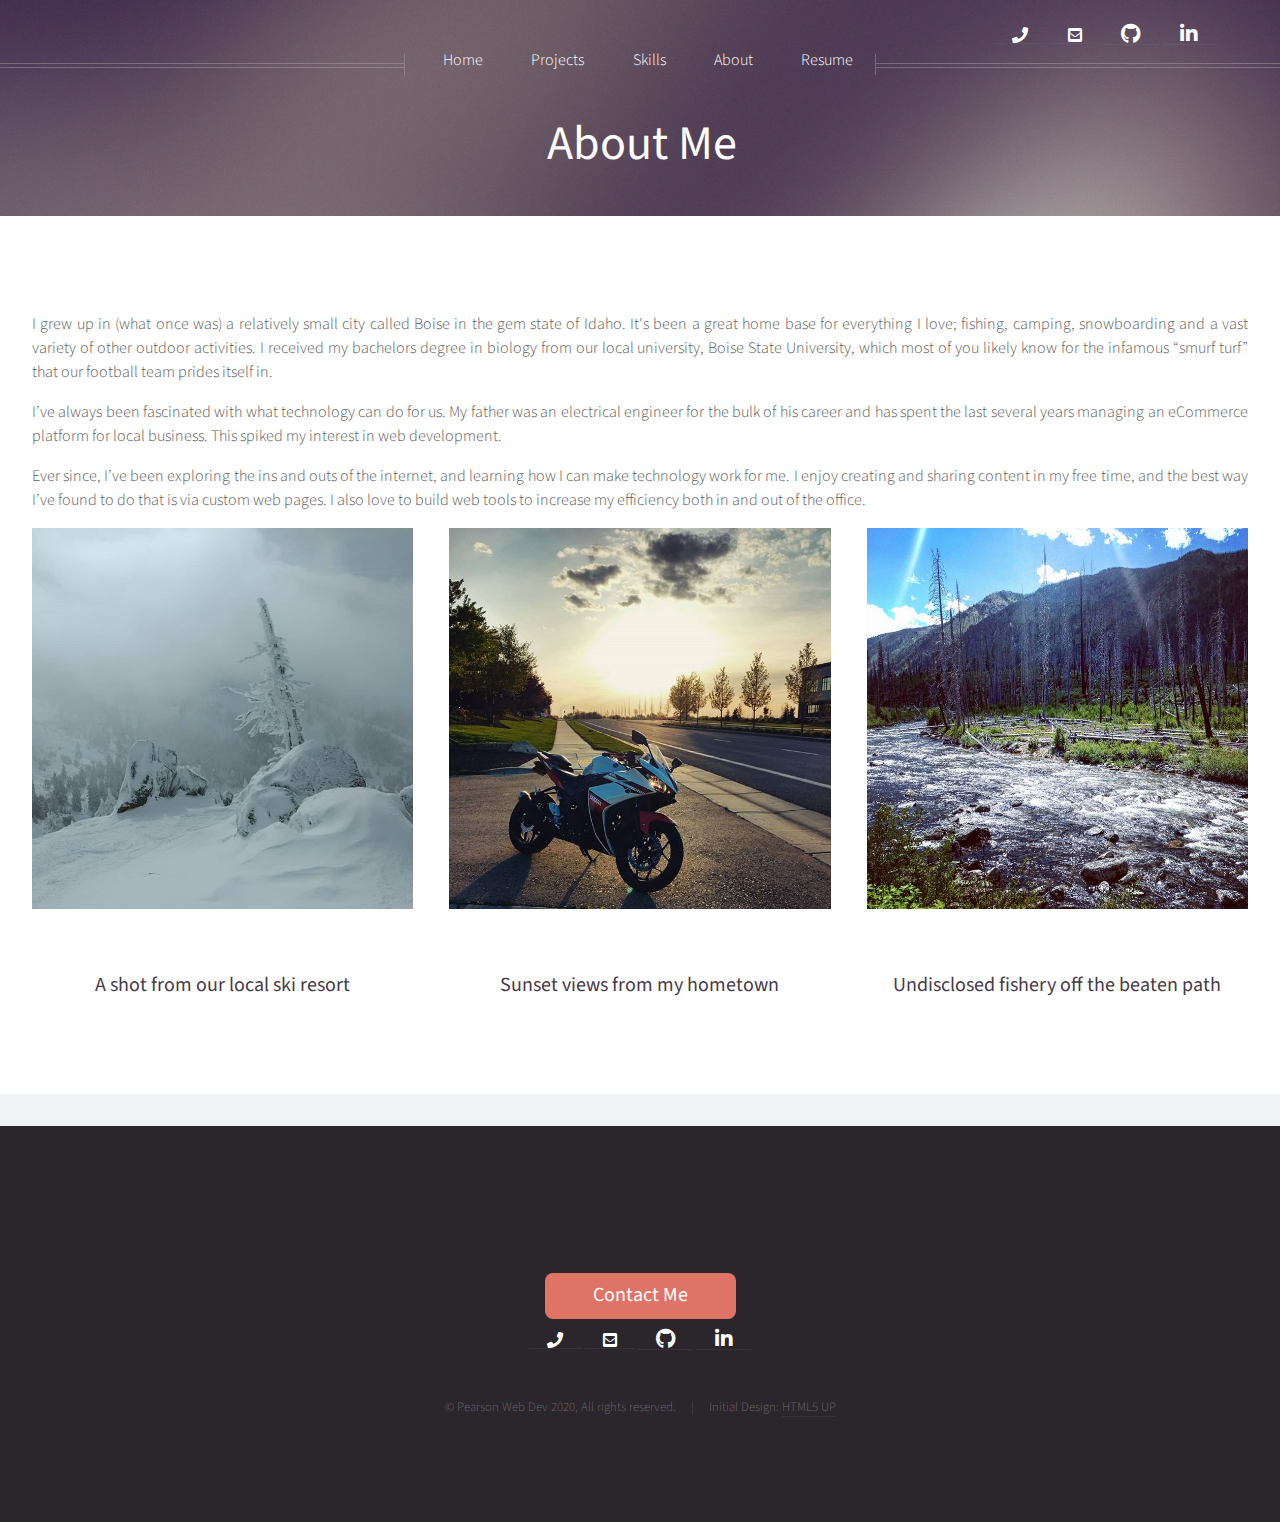
==== commit 7486b9c8: "first draft of resume done" ====
--- a/about.html
+++ b/about.html
@@ -80,161 +80,35 @@
 				<div class="wrapper style1">
 
 					<div class="container">
-						<div class="row gtr-200">
-							<div class="col-8 col-12-mobile" id="content">
-								<article id="main">
-									<header>
-										<h2><a href="#">Right Sidebar</a></h2>
-										<p>
-											Morbi convallis lectus malesuada sed fermentum dolore amet
-										</p>
-									</header>
-									<a href="#" class="image featured"><img src="images/pic06.jpg" alt="" /></a>
-									<p>
-										Commodo id natoque malesuada sollicitudin elit suscipit. Curae suspendisse mauris posuere accumsan massa
-										posuere lacus convallis tellus interdum. Amet nullam fringilla nibh nulla convallis ut venenatis purus
-										lobortis. Auctor etiam porttitor phasellus tempus cubilia ultrices tempor sagittis. Nisl fermentum
-										consequat integer interdum integer purus sapien. Nibh eleifend nulla nascetur pharetra commodo mi augue
-										interdum tellus. Ornare cursus augue feugiat sodales velit lorem. Semper elementum ullamcorper lacinia
-										natoque aenean scelerisque vel lacinia mollis quam sodales congue.
-									</p>
-									<section>
-										<header>
-											<h3>Ultrices tempor sagittis nisl</h3>
-										</header>
-										<p>
-											Nascetur volutpat nibh ullamcorper vivamus at purus. Cursus ultrices porttitor sollicitudin imperdiet
-											at pretium tellus in euismod a integer sodales neque. Nibh quis dui quis mattis eget imperdiet venenatis
-											feugiat. Neque primis ligula cum erat aenean tristique luctus risus ipsum praesent iaculis. Fermentum elit
-											fringilla consequat dis arcu. Pellentesque mus tempor vitae pretium sodales porttitor lacus. Phasellus
-											egestas odio nisl duis sociis purus faucibus morbi. Eget massa mus etiam sociis pharetra magna.
-										</p>
-										<p>
-											Eleifend auctor turpis magnis sed porta nisl pretium. Aenean suspendisse nulla eget sed etiam parturient
-											orci cursus nibh. Quisque eu nec neque felis laoreet diam morbi egestas. Dignissim cras rutrum consectetur
-											ut penatibus fermentum nibh erat malesuada varius.
-										</p>
-									</section>
-									<section>
-										<header>
-											<h3>Augue euismod feugiat tempus</h3>
-										</header>
-										<p>
-											Pretium tellus in euismod a integer sodales neque. Nibh quis dui quis mattis eget imperdiet venenatis
-											feugiat. Neque primis ligula cum erat aenean tristique luctus risus ipsum praesent iaculis. Fermentum elit
-											ut nunc urna volutpat donec cubilia commodo risus morbi. Lobortis vestibulum velit malesuada ante
-											egestas odio nisl duis sociis purus faucibus morbi. Eget massa mus etiam sociis pharetra magna.
-										</p>
-									</section>
-								</article>
-							</div>
-							<div class="col-4 col-12-mobile" id="sidebar">
-								<hr class="first" />
-								<section>
-									<header>
-										<h3><a href="#">Accumsan sed penatibus</a></h3>
-									</header>
-									<p>
-										Dolor sed fringilla nibh nulla convallis tique ante proin sociis accumsan lobortis. Auctor etiam
-										porttitor phasellus tempus cubilia ultrices tempor sagittis  tellus ante diam nec penatibus dolor cras
-										magna tempus feugiat veroeros.
-									</p>
-									<footer>
-										<a href="#" class="button">Learn More</a>
-									</footer>
-								</section>
-								<hr />
-								<section>
-									<header>
-										<h3><a href="#">Sed lorem etiam consequat</a></h3>
-									</header>
-									<p>
-										Tempus cubilia ultrices tempor sagittis. Nisl fermentum consequat integer interdum.
-									</p>
-									<div class="row gtr-50">
-										<div class="col-4">
-											<a href="#" class="image fit"><img src="images/pic10.jpg" alt="" /></a>
-										</div>
-										<div class="col-8">
-											<h4>Nibh sed cubilia</h4>
-											<p>
-												Amet nullam fringilla nibh nulla convallis tique ante proin.
-											</p>
-										</div>
-										<div class="col-4">
-											<a href="#" class="image fit"><img src="images/pic11.jpg" alt="" /></a>
-										</div>
-										<div class="col-8">
-											<h4>Proin sed adipiscing</h4>
-											<p>
-												Amet nullam fringilla nibh nulla convallis tique ante proin.
-											</p>
-										</div>
-										<div class="col-4">
-											<a href="#" class="image fit"><img src="images/pic12.jpg" alt="" /></a>
-										</div>
-										<div class="col-8">
-											<h4>Lorem feugiat magna</h4>
-											<p>
-												Amet nullam fringilla nibh nulla convallis tique ante proin.
-											</p>
-										</div>
-										<div class="col-4">
-											<a href="#" class="image fit"><img src="images/pic13.jpg" alt="" /></a>
-										</div>
-										<div class="col-8">
-											<h4>Sed tempus fringilla</h4>
-											<p>
-												Amet nullam fringilla nibh nulla convallis tique ante proin.
-											</p>
-										</div>
-										<div class="col-4">
-											<a href="#" class="image fit"><img src="images/pic14.jpg" alt="" /></a>
-										</div>
-										<div class="col-8">
-											<h4>Malesuada fermentum</h4>
-											<p>
-												Amet nullam fringilla nibh nulla convallis tique ante proin.
-											</p>
-										</div>
-									</div>
-									<footer>
-										<a href="#" class="button">Magna Adipiscing</a>
-									</footer>
-								</section>
-							</div>
+						<div>
+							<p>I grew up in (what once was) a relatively small city called Boise in the gem state of Idaho. It's been a great home base for everything I love; fishing, camping, snowboarding and a vast variety of other outdoor activities. I received my bachelors degree in biology from our local university, Boise State University, which most of you likely know for the infamous “smurf turf” that our football team prides itself in.</p>
+
+							<p>
+								I’ve always been fascinated with what technology can do for us. My father was an electrical engineer for the bulk of his career and has spent the last several years managing an eCommerce platform for local business. This spiked my interest in web development.
+							</p>
+								
+							<p>
+								Ever since, I’ve been exploring the ins and outs of the internet, and learning how I can make technology work for me. I enjoy creating and sharing content in my free time, and the best way I’ve found to do that is via custom web pages. I also love to build web tools to increase my efficiency both in and out of the office.
+							</p>
 						</div>
-						<hr />
 						<div class="row">
 							<article class="col-4 col-12-mobile special">
-								<a href="#" class="image featured"><img src="images/pic07.jpg" alt="" /></a>
+								<a href="#" class="image featured"><img src="images/snowboarding.jpg" alt="View from Bogus Basin Ski Resort" /></a>
 								<header>
-									<h3><a href="#">Gravida aliquam penatibus</a></h3>
+									<h3>A shot from our local ski resort</h3>
 								</header>
-								<p>
-									Amet nullam fringilla nibh nulla convallis tique ante proin sociis accumsan lobortis. Auctor etiam
-									porttitor phasellus tempus cubilia ultrices tempor sagittis. Nisl fermentum consequat integer interdum.
-								</p>
 							</article>
 							<article class="col-4 col-12-mobile special">
-								<a href="#" class="image featured"><img src="images/pic08.jpg" alt="" /></a>
+								<a href="#" class="image featured"><img src="images/bike_life.jpg" alt="River" /></a>
 								<header>
-									<h3><a href="#">Sed quis rhoncus placerat</a></h3>
+									<h3>Sunset views from my hometown</h3>
 								</header>
-								<p>
-									Amet nullam fringilla nibh nulla convallis tique ante proin sociis accumsan lobortis. Auctor etiam
-									porttitor phasellus tempus cubilia ultrices tempor sagittis. Nisl fermentum consequat integer interdum.
-								</p>
 							</article>
 							<article class="col-4 col-12-mobile special">
-								<a href="#" class="image featured"><img src="images/pic09.jpg" alt="" /></a>
+								<a href="#" class="image featured"><img src="images/river_runs_through_it.jpg" alt="motorcycle" /></a>
 								<header>
-									<h3><a href="#">Magna laoreet et aliquam</a></h3>
+									<h3>Undisclosed fishery off the beaten path</h3>
 								</header>
-								<p>
-									Amet nullam fringilla nibh nulla convallis tique ante proin sociis accumsan lobortis. Auctor etiam
-									porttitor phasellus tempus cubilia ultrices tempor sagittis. Nisl fermentum consequat integer interdum.
-								</p>
 							</article>
 						</div>
 					</div>
--- a/assets/css/main.css
+++ b/assets/css/main.css
@@ -229,6 +229,15 @@
 	.form-buttons {
 		display:flex;
 		justify-content: center;
+	}
+
+	.skills-container {
+		display:flex;
+		flex-wrap: wrap;
+	}
+
+	.skills-container ul {
+		margin: 15px;
 	}
 
 
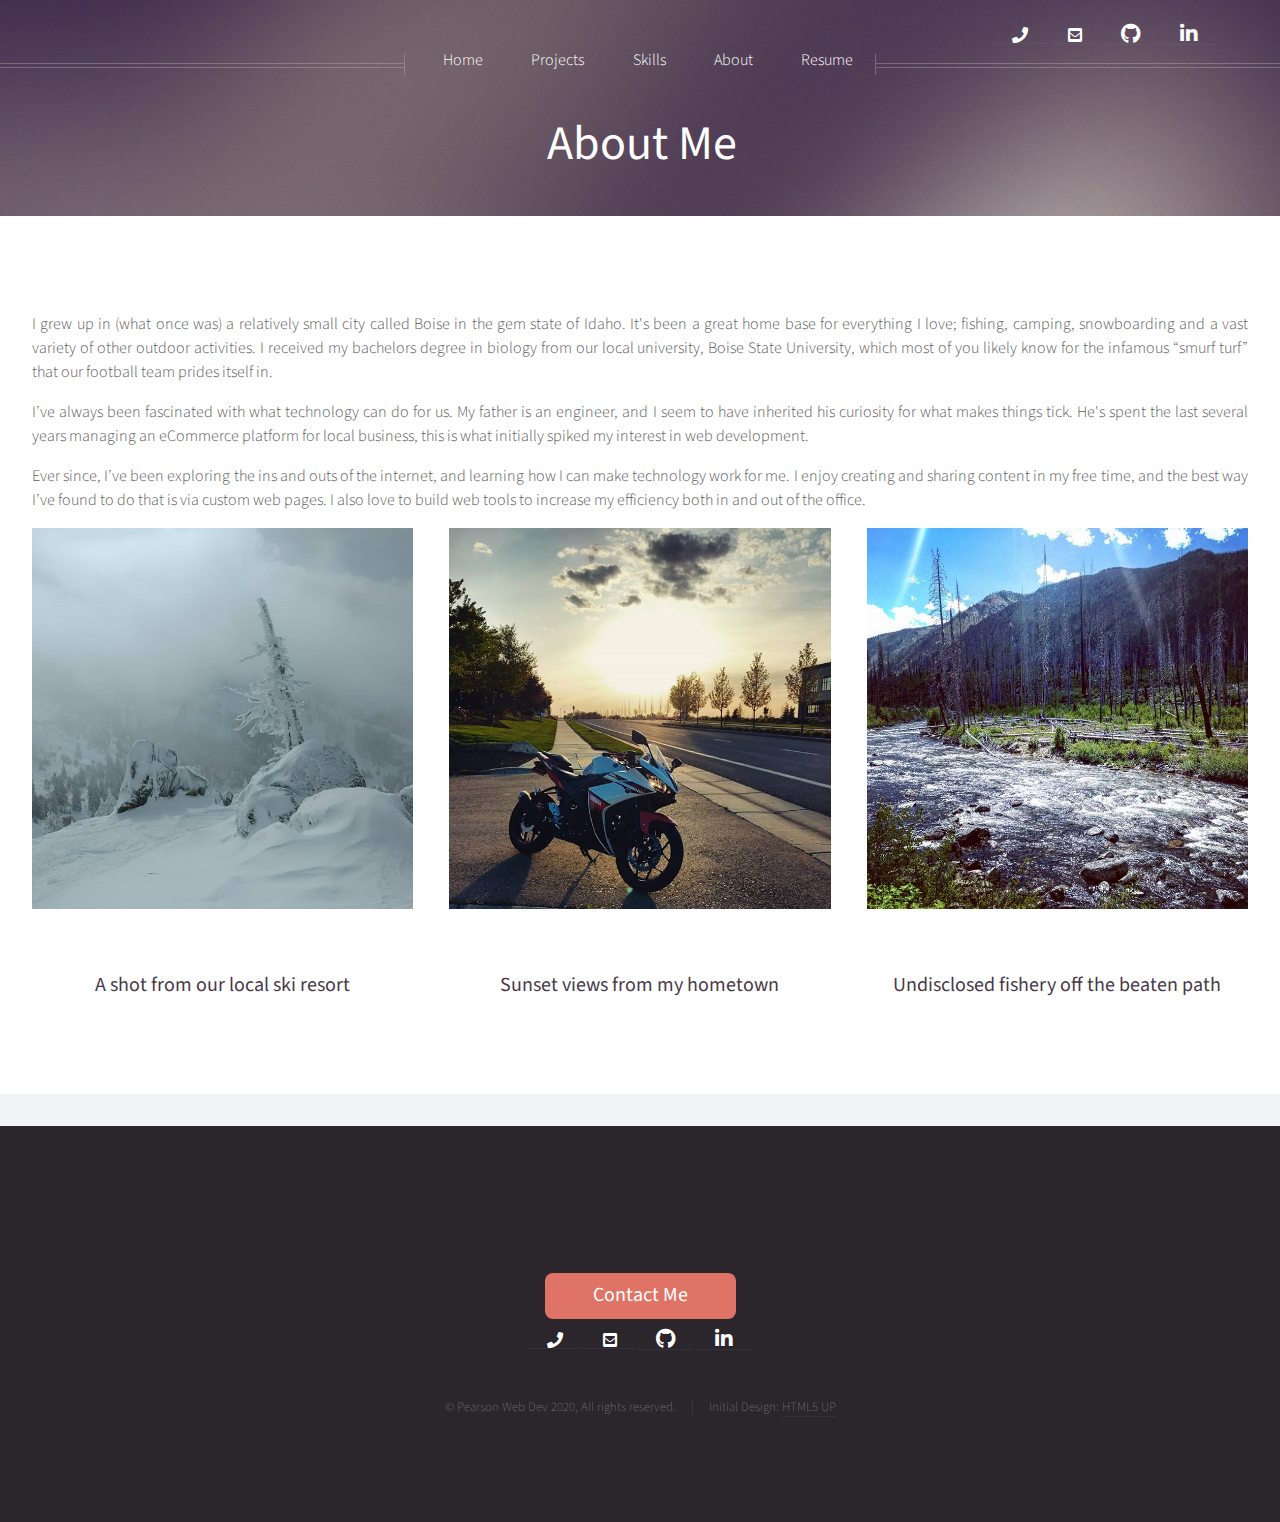
==== commit cd00faf3: "fixed titles, added another project and edited the about me" ====
--- a/about.html
+++ b/about.html
@@ -6,7 +6,7 @@
 -->
 <html>
 	<head>
-		<title>Right Sidebar - Helios by HTML5 UP</title>
+		<title>About</title>
 		<meta charset="utf-8" />
 		<meta name="viewport" content="width=device-width, initial-scale=1, user-scalable=no" />
 		<link rel="stylesheet" href="assets/css/main.css" />
@@ -84,7 +84,7 @@
 							<p>I grew up in (what once was) a relatively small city called Boise in the gem state of Idaho. It's been a great home base for everything I love; fishing, camping, snowboarding and a vast variety of other outdoor activities. I received my bachelors degree in biology from our local university, Boise State University, which most of you likely know for the infamous “smurf turf” that our football team prides itself in.</p>
 
 							<p>
-								I’ve always been fascinated with what technology can do for us. My father was an electrical engineer for the bulk of his career and has spent the last several years managing an eCommerce platform for local business. This spiked my interest in web development.
+								I’ve always been fascinated with what technology can do for us. My father is an engineer, and I seem to have inherited his curiosity for what makes things tick. He's spent the last several years managing an eCommerce platform for local business, this is what initially spiked my interest in web development.
 							</p>
 								
 							<p>
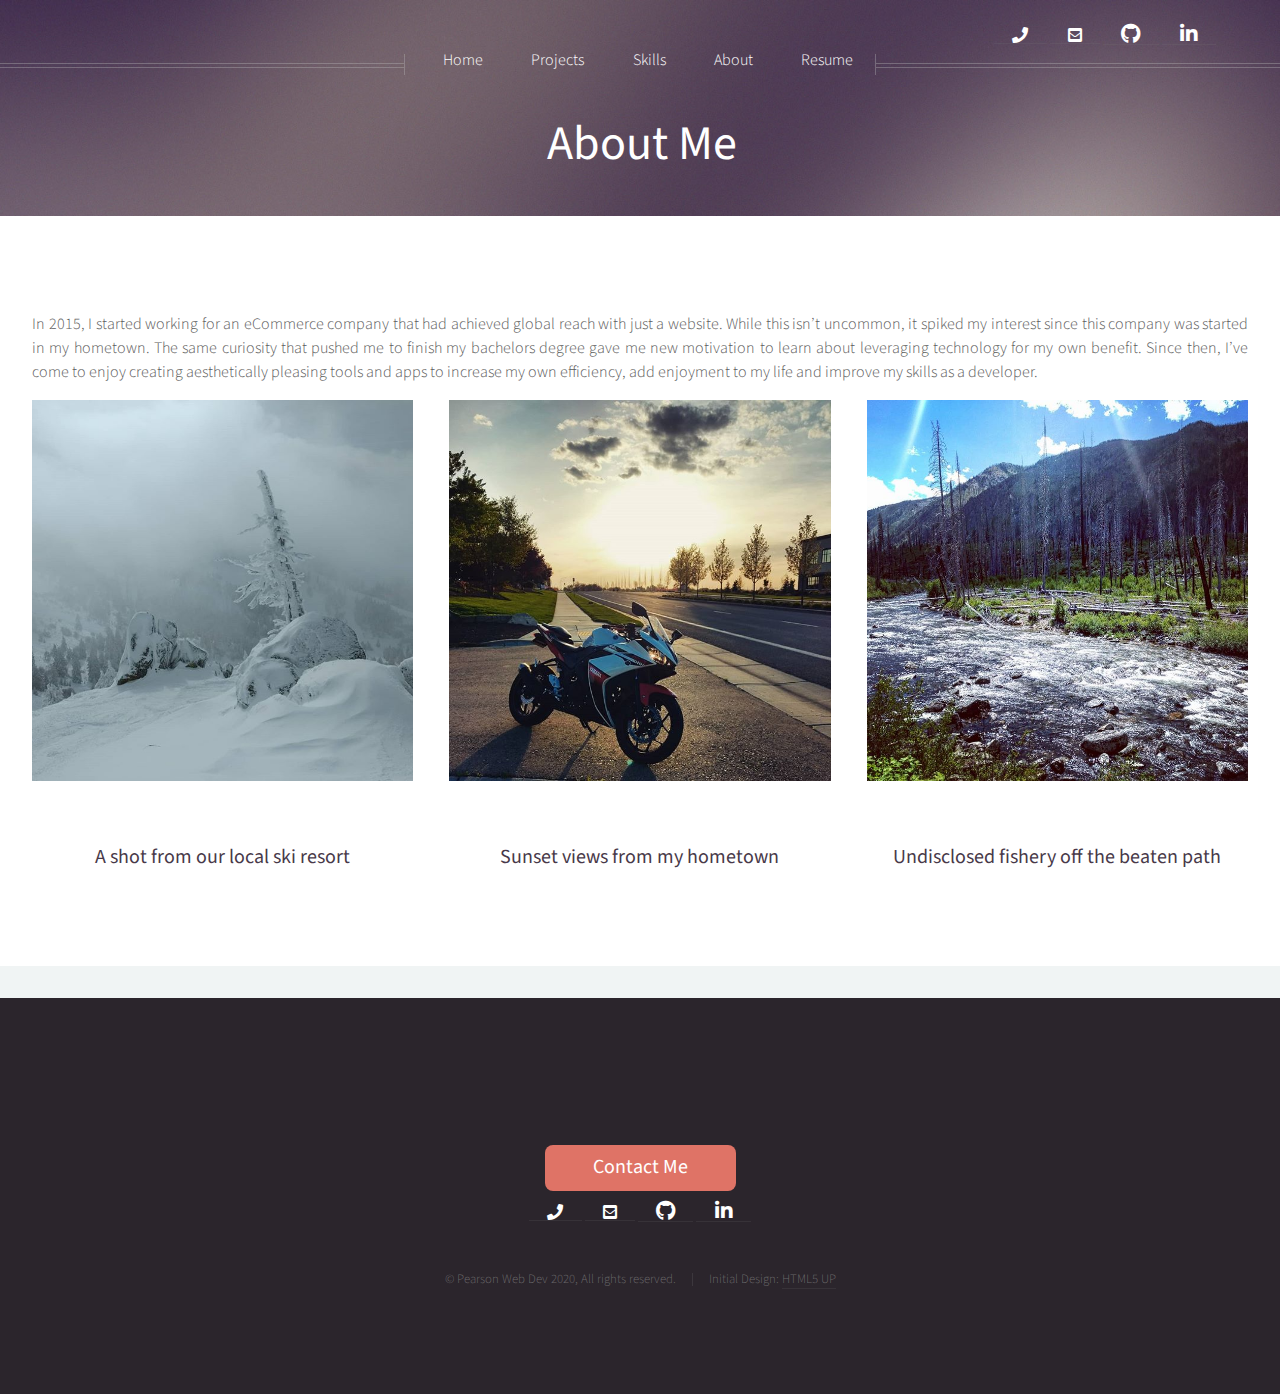
==== commit 938e4f02: "updating about me" ====
--- a/about.html
+++ b/about.html
@@ -81,14 +81,7 @@
 
 					<div class="container">
 						<div>
-							<p>I grew up in (what once was) a relatively small city called Boise in the gem state of Idaho. It's been a great home base for everything I love; fishing, camping, snowboarding and a vast variety of other outdoor activities. I received my bachelors degree in biology from our local university, Boise State University, which most of you likely know for the infamous “smurf turf” that our football team prides itself in.</p>
-
-							<p>
-								I’ve always been fascinated with what technology can do for us. My father is an engineer, and I seem to have inherited his curiosity for what makes things tick. He's spent the last several years managing an eCommerce platform for local business, this is what initially spiked my interest in web development.
-							</p>
-								
-							<p>
-								Ever since, I’ve been exploring the ins and outs of the internet, and learning how I can make technology work for me. I enjoy creating and sharing content in my free time, and the best way I’ve found to do that is via custom web pages. I also love to build web tools to increase my efficiency both in and out of the office.
+							<p>In 2015, I started working for an eCommerce company that had achieved global reach with just a website. While this isn’t uncommon, it spiked my interest since this company was started in my hometown. The same curiosity that pushed me to finish my bachelors degree gave me new motivation to learn about leveraging technology for my own benefit. Since then, I’ve come to enjoy creating aesthetically pleasing tools and apps to increase my own efficiency, add enjoyment to my life and improve my skills as a developer.
 							</p>
 						</div>
 						<div class="row">
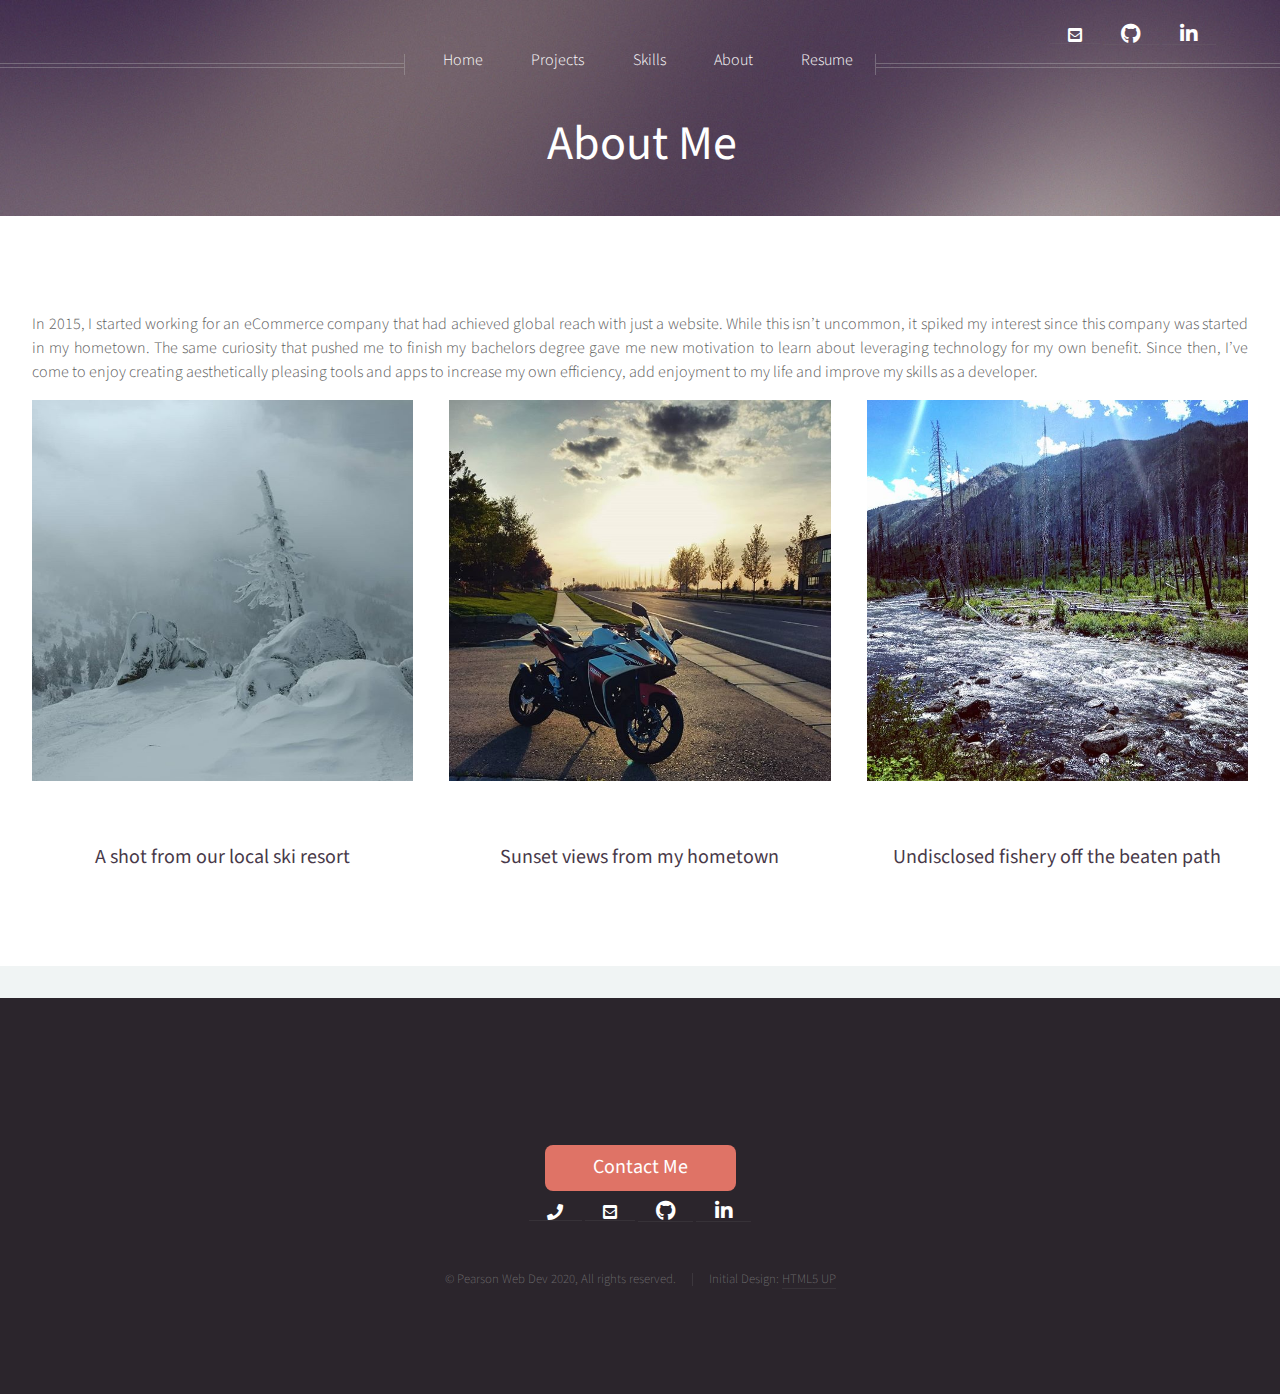
==== commit 8dbcbefa: "remove phone" ====
--- a/about.html
+++ b/about.html
@@ -18,12 +18,12 @@
 			action="https://formspree.io/mbjzojdd"
 			method="POST">
 				<label>
-					Your Contact Information:
-					<input type="text" name="_replyto">
+					* Email:
+					<input type="text" name="_replyto" required>
 				</label>
 				<label>
-					Message:
-					<textarea name="message"></textarea>
+					* Message:
+					<textarea name="message" required></textarea>
 				</label>
 				<div class="form-buttons">
 					<div>
@@ -51,7 +51,7 @@
 					<!-- Nav -->
 						<nav id="nav">
 							<div class="nav-contacts">
-								<a class="fas fa-phone" id="phoneIcon"> <span id="phoneNumber">208-284-2019</span></a>
+								<!-- <a class="fas fa-phone" id="phoneIcon"> <span id="phoneNumber">208-284-2019</span></a> -->
 								<a class="fas fa-envelope-square" id="emailIcon" onclick="openContactForm()" > <span id="emailAddy">sawyer.pearson208@gmail.com</span></a>	
 								<a href="https://github.com/stackpearson" class="fas icon brands fa-github"></a>
 								<a href="https://www.linkedin.com/in/sawyer-pearson/" class="fas icon brands fa-linkedin-in"></a>					
@@ -66,7 +66,7 @@
 								<li>
 									<a href="./resume.html">Resume</a>
 									<ul>
-										<li><a href="assets/Downloadable/sawyer_pearson_web_developer_resume.pdf" download='sawyer_pearson_web_developer_resume'>Download</a></li>
+										<li><a href="assets/Downloadable/sawyer_pearson_developer_resume.pdf" download='sawyer_pearson_developer_resume'>Download</a></li>
 										<li><a href="./resume.html">View in browser</a></li>
 									</ul>
 								</li>
--- a/assets/css/main.css
+++ b/assets/css/main.css
@@ -233,13 +233,12 @@
 
 	.skills-container {
 		display:flex;
-		flex-wrap: wrap;
+		justify-content: center;
 	}
 
 	.skills-container ul {
 		margin: 15px;
 	}
-
 
 
 /* Container */
@@ -361,6 +360,11 @@
 
 		.row > .col-4 {
 			width: 33.33333%;
+			justify-content: center;
+		}
+
+		.react {
+			margin-top: 20px;
 		}
 
 		.row > .off-4 {
@@ -1527,7 +1531,7 @@
 				display: flex;
 				flex-wrap: wrap;
 				box-sizing: border-box;
-				align-items: stretch;
+				align-items: center;
 			}
 
 				.row > * {
@@ -2287,6 +2291,10 @@
 		#header footer {
 			margin: 1em 0 0 0;
 		}
+
+	#projectButton {
+		cursor: pointer;
+	}
 
 	body.homepage #header {
 		height: 100vh;
@@ -3161,6 +3169,7 @@
 				display: block;
 			}
 
+
 		/* Main */
 
 			#main > header {
@@ -3194,4 +3203,14 @@
 						margin-bottom: 2em;
 					}
 
+	}
+
+	.skills-img {
+		height: 75px;
+		width: px;
+	}
+
+	.project-img {
+		width: 288px;
+		height: 250px;
 	}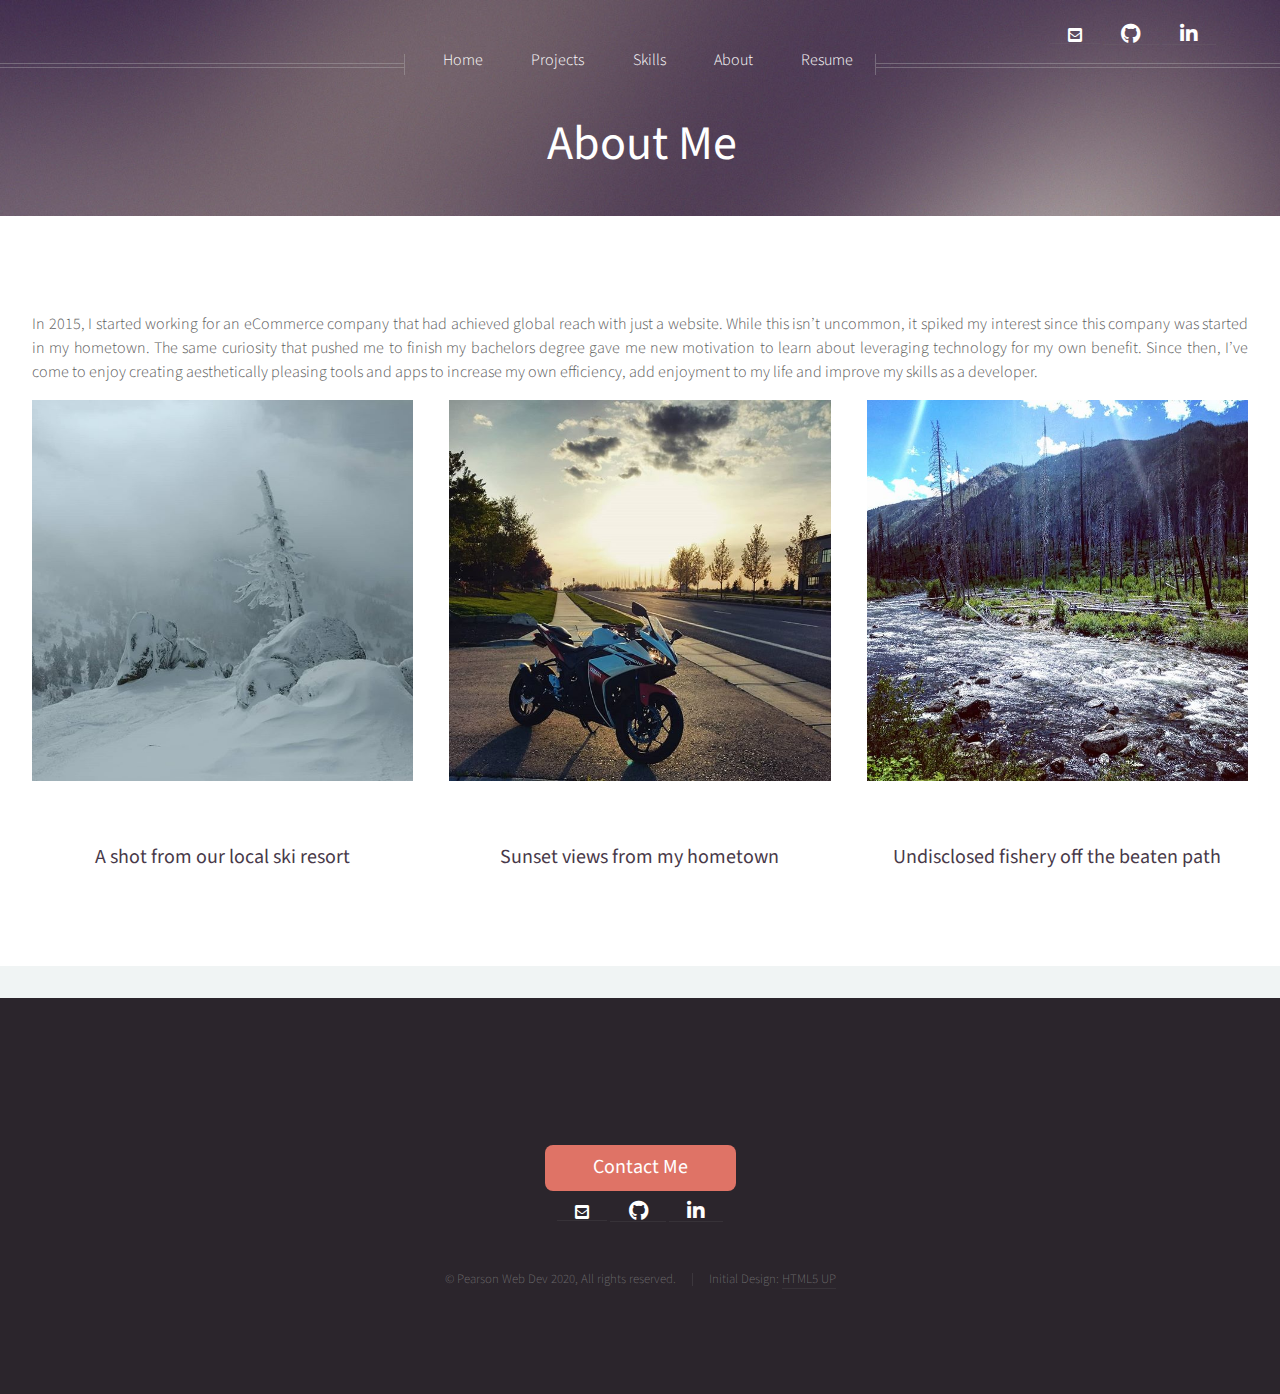
==== commit 4292aeb8: "removing contact info" ====
--- a/about.html
+++ b/about.html
@@ -51,7 +51,7 @@
 					<!-- Nav -->
 						<nav id="nav">
 							<div class="nav-contacts">
-								<!-- <a class="fas fa-phone" id="phoneIcon"> <span id="phoneNumber">208-284-2019</span></a> -->
+								<!-- <a class="fas fa-phone" id="phoneIcon"> <span id="phoneNumber"></span></a> -->
 								<a class="fas fa-envelope-square" id="emailIcon" onclick="openContactForm()" > <span id="emailAddy">sawyer.pearson208@gmail.com</span></a>	
 								<a href="https://github.com/stackpearson" class="fas icon brands fa-github"></a>
 								<a href="https://www.linkedin.com/in/sawyer-pearson/" class="fas icon brands fa-linkedin-in"></a>					
@@ -121,7 +121,7 @@
 									<a href="#" id="contactMe" onclick="openContactForm()" class="button"><h3>Contact Me</h3></a>
 								</footer>
 								<div class="nav-contacts-bot">
-									<a class="fas fa-phone" id="phoneIcon2"> <span id="phoneNumber2">208-284-2019</span></a>
+									<!-- <a class="fas fa-phone" id="phoneIcon2"> <span id="phoneNumber2"></span></a> -->
 									<a class="fas fa-envelope-square" id="emailIcon2"> <span id="emailAddy2">sawyer.pearson208@gmail.com</span></a>	
 									<a href="https://github.com/stackpearson" class="fas icon brands fa-github"></a>
 									<a href="https://www.linkedin.com/in/sawyer-pearson/" class="fas icon brands fa-linkedin-in"></a>					
